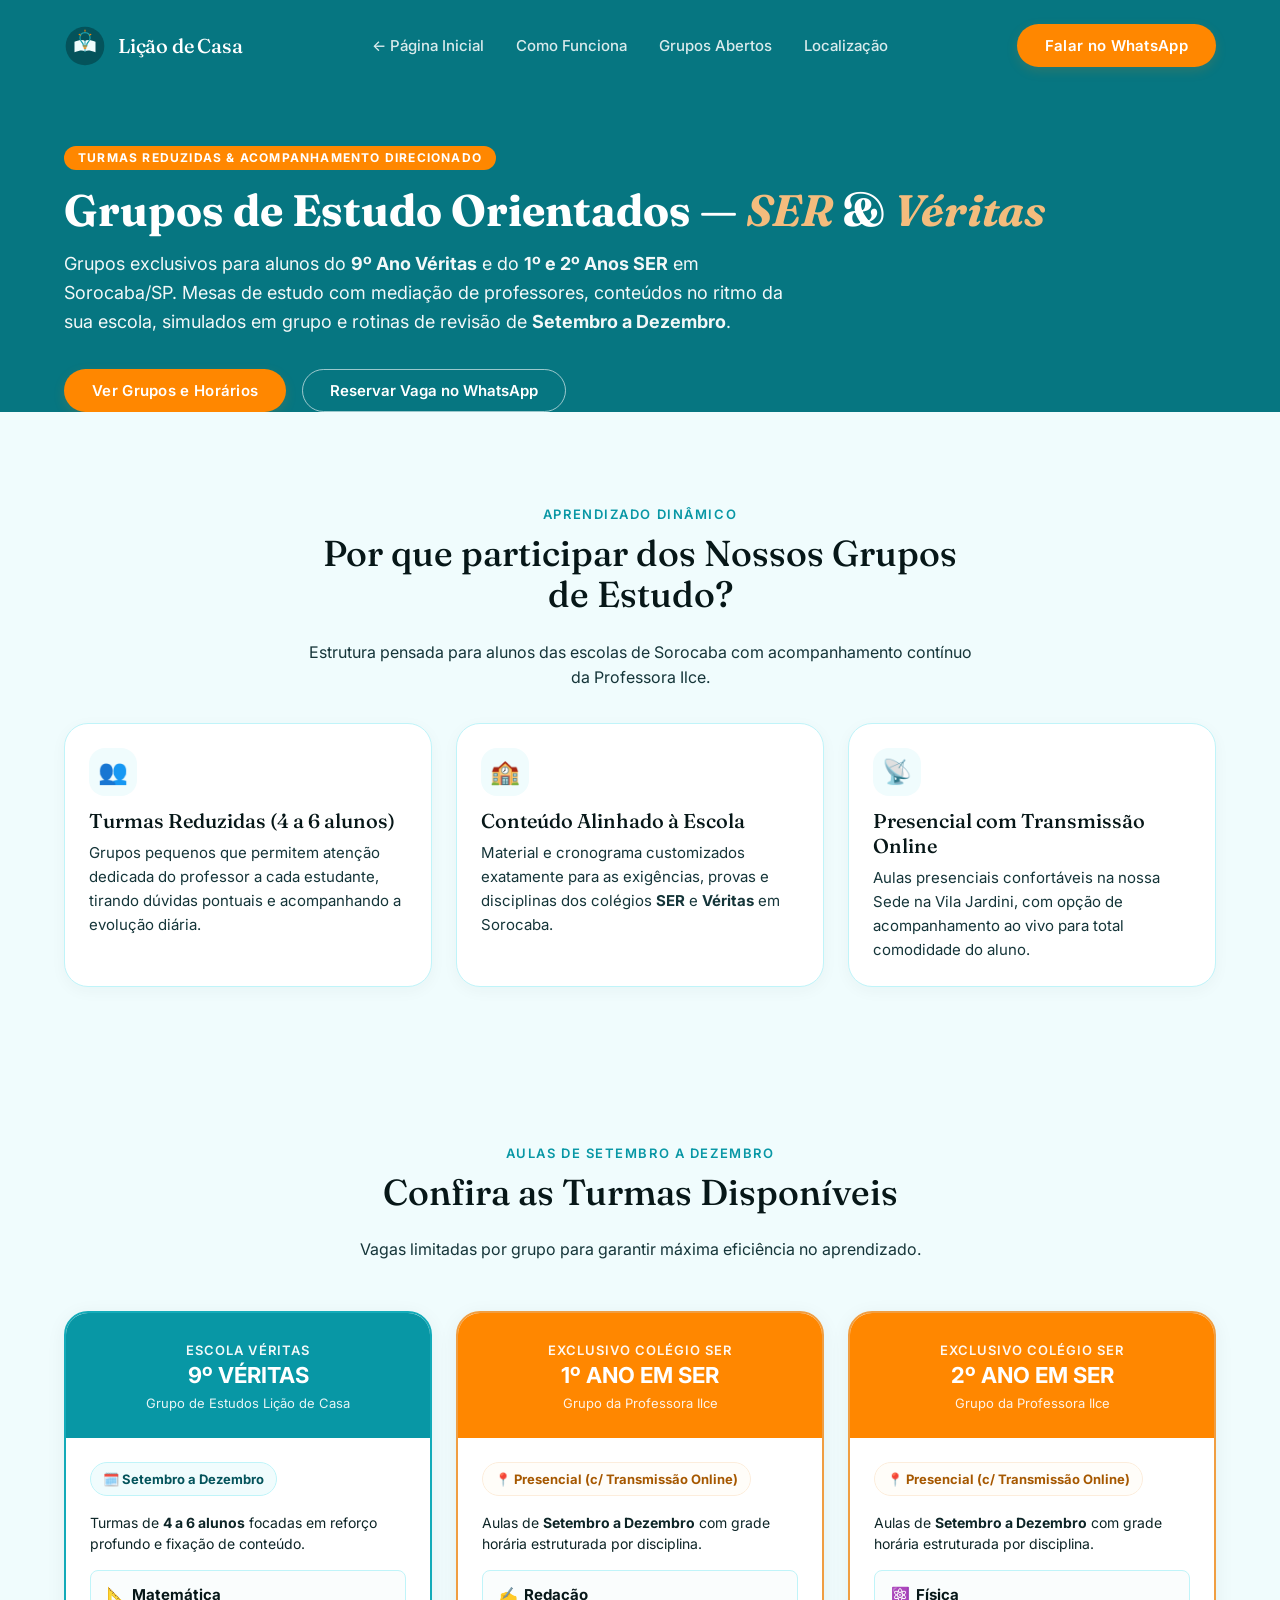
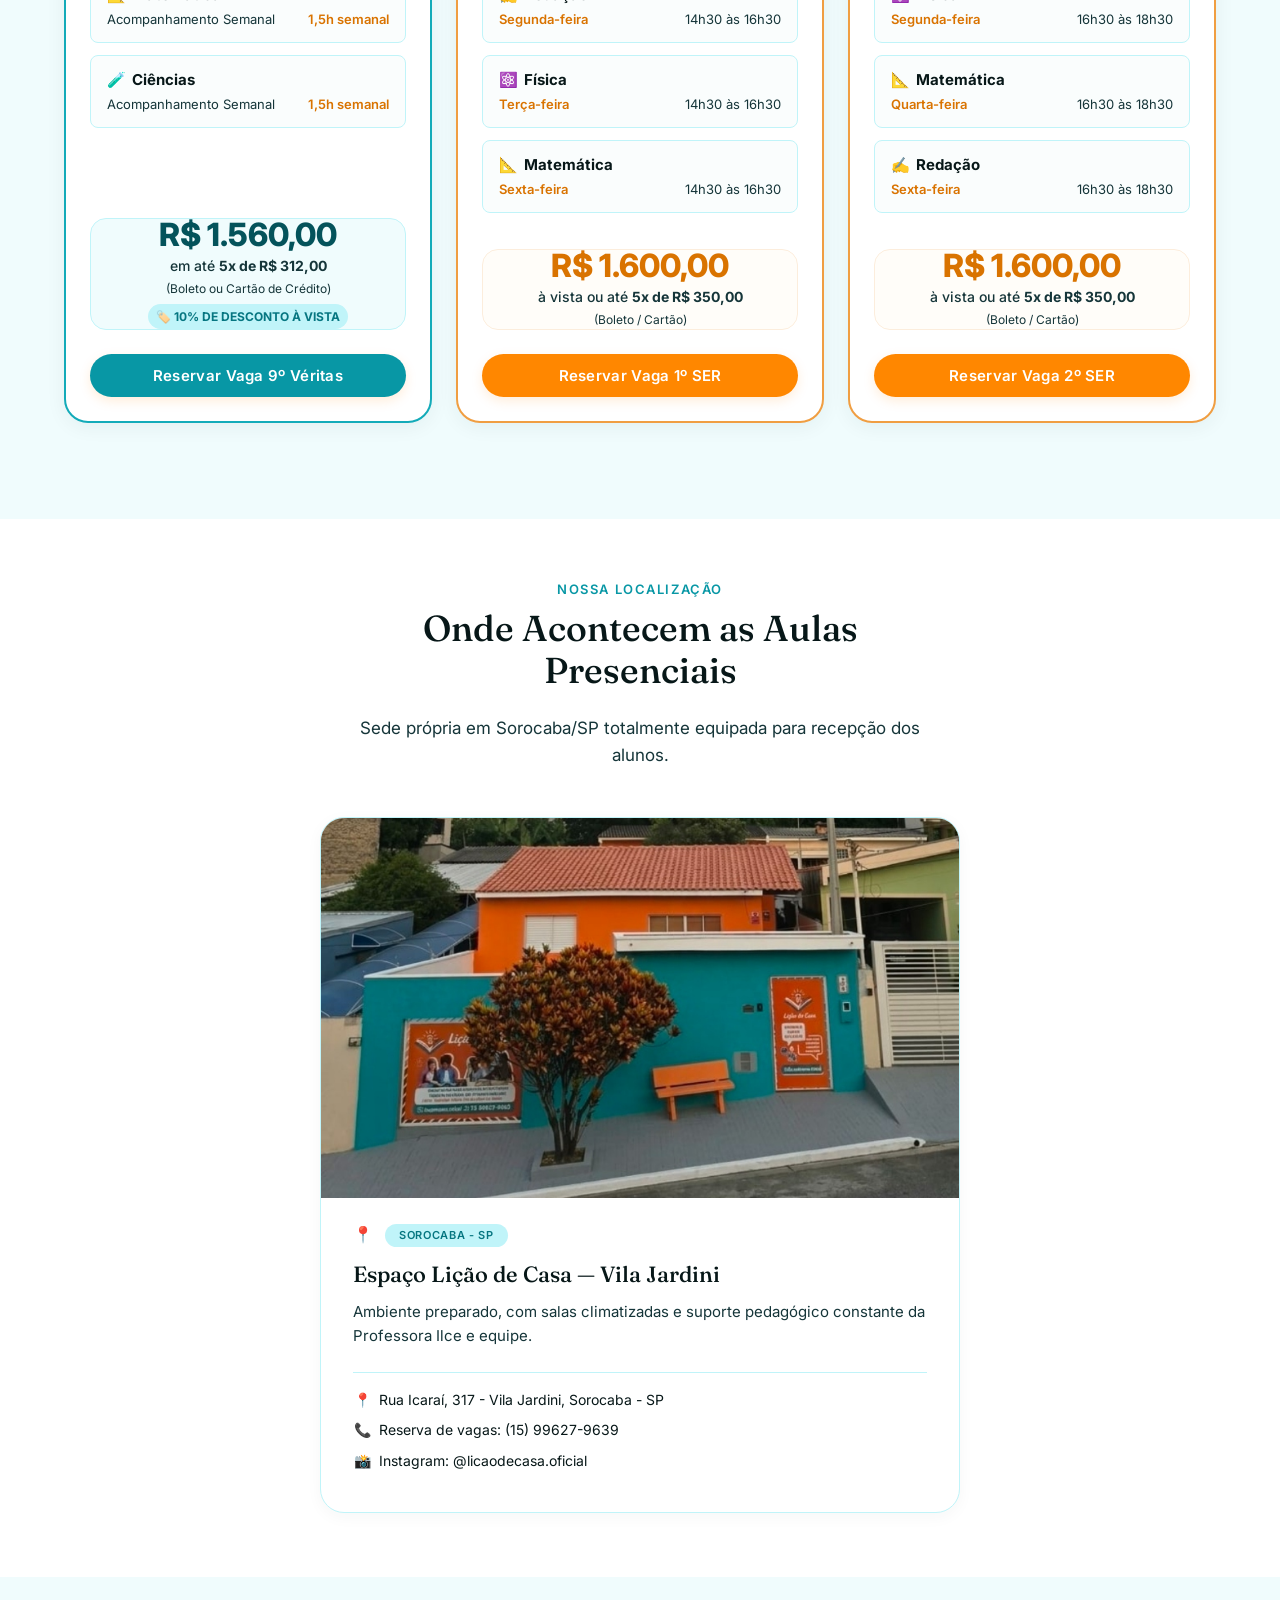
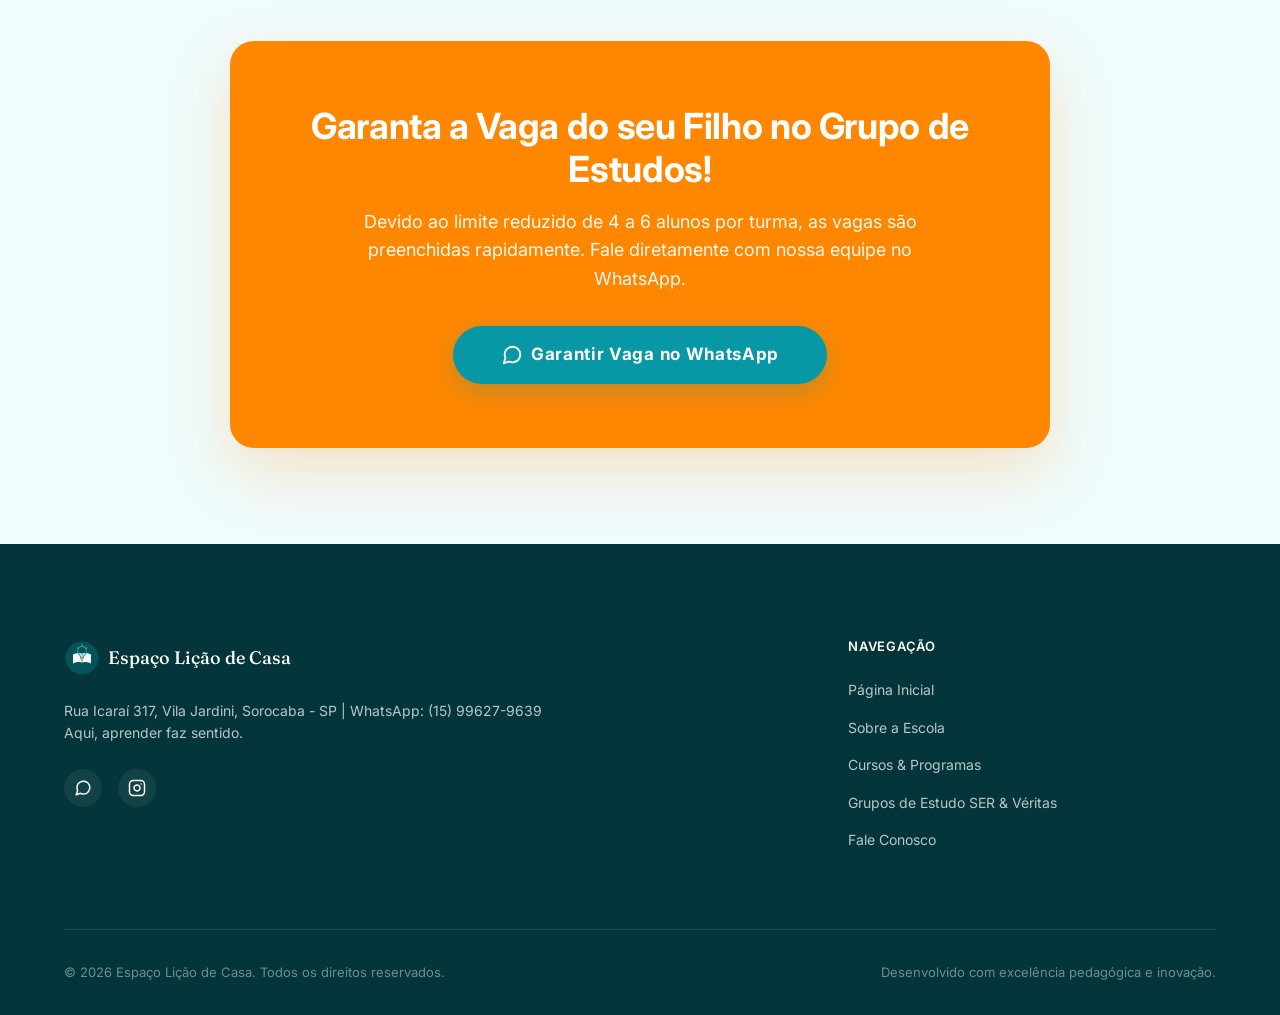
==== grupos-de-estudo.html @ 137998cf "feat: update study groups card to link to dedicated page" ====
<!DOCTYPE html>
<html lang="pt-BR">
<head>
  <meta charset="UTF-8">
  <meta name="viewport" content="width=device-width, initial-scale=1.0">
  <title>Grupos de Estudo Orientados (SER & Véritas) — Espaço Lição de Casa</title>
  <meta name="description" content="Grupos de estudos orientados pela Professora Ilce em turmas reduzidas para alunos do Colégio SER e Colégio Véritas em Sorocaba/SP. Reforço e acompanhamento em Matemática, Física, Ciências e Redação.">
  
  <!-- Open Graph -->
  <meta property="og:type" content="website">
  <meta property="og:title" content="Grupos de Estudo Orientados (SER & Véritas) — Espaço Lição de Casa">
  <meta property="og:description" content="Grupos de estudo em turmas reduzidas de 4 a 6 alunos para 9º Véritas, 1º e 2º Ano SER em Sorocaba. Aulas de Setembro a Dezembro.">
  <meta property="og:image" content="assets/hero_collage_2.png">

  <!-- Favicon -->
  <link rel="icon" type="image/svg+xml" href="assets/logo.svg">

  <!-- Google Fonts -->
  <link rel="preconnect" href="https://fonts.googleapis.com">
  <link rel="preconnect" href="https://fonts.gstatic.com" crossorigin>
  <link href="https://fonts.googleapis.com/css2?family=Fraunces:ital,opsz,wght@0,9..144,300;0,9..144,400;0,9..144,500;0,9..144,700;1,9..144,300;1,9..144,400&family=Inter:wght@400;500;600;700&display=swap" rel="stylesheet">

  <!-- Estilos -->
  <link rel="stylesheet" href="style.css">
  <style>
    /* Estilos específicos da página de Grupos de Estudo */
    .grupos-hero {
      background-color: var(--teal-700);
      color: var(--white);
      padding-top: calc(80px + var(--space-16));
      padding-bottom: var(--space-20);
      position: relative;
    }
    .grupos-hero__badge {
      display: inline-block;
      background-color: var(--orange-500);
      color: var(--white);
      font: 700 12px/1 var(--font-label);
      text-transform: uppercase;
      letter-spacing: 0.1em;
      padding: 6px 14px;
      border-radius: var(--radius-pill);
      margin-bottom: var(--space-4);
    }
    .grupos-hero__title {
      font: 700 44px/1.1 var(--font-display);
      margin-bottom: var(--space-4);
    }
    .grupos-hero__title em {
      font-style: italic;
      color: var(--orange-300);
    }
    .grupos-hero__subtitle {
      font-size: 18px;
      opacity: 0.95;
      max-width: 720px;
      line-height: 1.6;
      margin-bottom: var(--space-8);
    }

    /* Grid dos Grupos de Estudo */
    .grupos-grid {
      display: grid;
      grid-template-columns: repeat(3, 1fr);
      gap: var(--space-6);
      margin-top: var(--space-8);
    }

    .grupo-card {
      background: var(--white);
      border-radius: var(--radius-lg);
      border: 2px solid var(--teal-100);
      overflow: hidden;
      box-shadow: 0 4px 20px rgba(3, 53, 58, 0.06);
      display: flex;
      flex-direction: column;
      transition: transform 300ms var(--ease-out-expo), box-shadow 300ms ease;
      position: relative;
    }
    .grupo-card:hover {
      transform: translateY(-6px);
      box-shadow: 0 16px 36px rgba(3, 53, 58, 0.12);
    }
    .grupo-card--ser {
      border-color: var(--orange-400);
    }
    .grupo-card--veritas {
      border-color: var(--teal-500);
    }

    .grupo-card__header {
      padding: var(--space-6);
      color: var(--white);
      text-align: center;
    }
    .grupo-card__header--ser {
      background-color: var(--orange-500);
    }
    .grupo-card__header--veritas {
      background-color: var(--teal-600);
    }
    .grupo-card__header h3 {
      font: 700 22px/1.2 var(--font-body);
      margin-bottom: 4px;
    }
    .grupo-card__header span {
      font-size: 13px;
      text-transform: uppercase;
      letter-spacing: 0.08em;
      opacity: 0.95;
      font-weight: 600;
    }

    .grupo-card__body {
      padding: var(--space-6);
      display: flex;
      flex-direction: column;
      flex-grow: 1;
    }

    .grupo-card__period {
      display: inline-flex;
      align-items: center;
      gap: 6px;
      background: var(--teal-50);
      color: var(--teal-800);
      font-size: 13px;
      font-weight: 700;
      padding: 6px 12px;
      border-radius: var(--radius-pill);
      margin-bottom: var(--space-4);
      align-self: flex-start;
      border: 1px solid var(--teal-100);
    }

    .schedule-list {
      list-style: none;
      margin-bottom: var(--space-6);
    }
    .schedule-item {
      background: #FAFDFD;
      border: 1px solid var(--teal-100);
      border-radius: var(--radius-sm);
      padding: var(--space-3) var(--space-4);
      margin-bottom: var(--space-3);
    }
    .schedule-item__materia {
      font-weight: 700;
      color: var(--ink-900);
      font-size: 15px;
      display: flex;
      align-items: center;
      gap: 6px;
    }
    .schedule-item__horario {
      font-size: 13px;
      color: var(--ink-500);
      margin-top: 2px;
      display: flex;
      justify-content: space-between;
    }
    .schedule-item__dia {
      font-weight: 600;
      color: var(--orange-600);
    }

    .grupo-card__price-box {
      background: var(--teal-50);
      border-radius: var(--radius-md);
      padding: var(--space-5);
      text-align: center;
      margin-top: auto;
      margin-bottom: var(--space-6);
      border: 1px solid var(--teal-100);
    }
    .grupo-card--ser .grupo-card__price-box {
      background: #FFFDF9;
      border-color: var(--orange-200);
    }
    .grupo-card__price-val {
      font: 800 32px/1 var(--font-body);
      color: var(--teal-800);
      margin-bottom: 4px;
    }
    .grupo-card--ser .grupo-card__price-val {
      color: var(--orange-600);
    }
    .grupo-card__price-sub {
      font-size: 14px;
      color: var(--ink-500);
      font-weight: 500;
    }
    .grupo-card__discount {
      display: inline-block;
      margin-top: 6px;
      font-size: 12px;
      font-weight: 700;
      color: var(--teal-700);
      background: var(--teal-100);
      padding: 3px 8px;
      border-radius: var(--radius-pill);
    }

    .grupo-card__btn {
      width: 100%;
      text-align: center;
      justify-content: center;
    }

    .highlights-grid {
      display: grid;
      grid-template-columns: repeat(3, 1fr);
      gap: var(--space-6);
      margin-top: var(--space-8);
    }

    @media (max-width: 1024px) {
      .grupos-grid {
        grid-template-columns: 1fr;
        max-width: 540px;
        margin-left: auto;
        margin-right: auto;
      }
      .highlights-grid {
        grid-template-columns: 1fr;
      }
    }

    @media (max-width: 768px) {
      .grupos-hero__title {
        font-size: 32px;
      }
    }
  </style>
</head>
<body>

  <!-- ==========================================================================
     HEADER / NAVEGAÇÃO
     ========================================================================== -->
  <header class="header is-scrolled" id="navbar">
    <div class="header__container">
      <a href="index.html" class="header__logo">
        <img src="assets/logo.svg" alt="Logo Espaço Lição de Casa" class="header__logo-img">
        <span class="header__logo-text">Lição de Casa</span>
      </a>

      <nav class="header__nav" id="nav-menu">
        <ul class="header__nav-list">
          <li><a href="index.html#inicio" class="nav-link">← Página Inicial</a></li>
          <li><a href="#diferenciais" class="nav-link">Como Funciona</a></li>
          <li><a href="#turmas" class="nav-link">Grupos Abertos</a></li>
          <li><a href="#unidades" class="nav-link">Localização</a></li>
        </ul>
        <div class="header__cta-mobile">
          <a href="https://wa.me/5515996279639?text=Olá!%20Gostaria%20de%20mais%20informações%20sobre%20os%20Grupos%20de%20Estudo%20(SER%20e%20Véritas)." target="_blank" rel="noopener noreferrer" class="btn-primary">
            Falar no WhatsApp
          </a>
        </div>
      </nav>

      <div class="header__actions">
        <a href="https://wa.me/5515996279639?text=Olá!%20Gostaria%20de%20mais%20informações%20sobre%20os%20Grupos%20de%20Estudo%20(SER%20e%20Véritas)." target="_blank" rel="noopener noreferrer" class="btn-primary header__cta">
          Falar no WhatsApp
        </a>
        <button class="header__toggle" id="menu-toggle" aria-label="Abrir menu de navegação" aria-expanded="false">
          <span class="bar"></span>
          <span class="bar"></span>
          <span class="bar"></span>
        </button>
      </div>
    </div>
  </header>

  <main>
    <!-- HERO GRUPOS DE ESTUDO -->
    <section class="grupos-hero" id="inicio">
      <div class="container">
        <span class="grupos-hero__badge">TURMAS REDUZIDAS & ACOMPANHAMENTO DIRECIONADO</span>
        <h1 class="grupos-hero__title">Grupos de Estudo Orientados — <em>SER</em> & <em>Véritas</em></h1>
        <p class="grupos-hero__subtitle">
          Grupos exclusivos para alunos do <strong>9º Ano Véritas</strong> e do <strong>1º e 2º Anos SER</strong> em Sorocaba/SP. Mesas de estudo com mediação de professores, conteúdos no ritmo da sua escola, simulados em grupo e rotinas de revisão de <strong>Setembro a Dezembro</strong>.
        </p>
        <div style="display: flex; gap: var(--space-4); flex-wrap: wrap;">
          <a href="#turmas" class="btn-primary">Ver Grupos e Horários</a>
          <a href="https://wa.me/5515996279639?text=Olá!%20Gostaria%20de%20reservar%20uma%20vaga%20nos%20Grupos%20de%20Estudo." target="_blank" rel="noopener noreferrer" class="btn-secondary">
            Reservar Vaga no WhatsApp
          </a>
        </div>
      </div>
    </section>

    <!-- DIFERENCIAIS DOS GRUPOS -->
    <section class="sobre reveal" id="diferenciais">
      <div class="container">
        <div class="servicos__header" style="margin-bottom: var(--space-8);">
          <span class="section-eyebrow">Aprendizado Dinâmico</span>
          <h2 class="section-title">Por que participar dos Nossos Grupos de Estudo?</h2>
          <p style="color: var(--ink-500); font-size: 16px;">Estrutura pensada para alunos das escolas de Sorocaba com acompanhamento contínuo da Professora Ilce.</p>
        </div>

        <div class="highlights-grid">
          <article class="card card--val-prop">
            <div class="card__icon-wrapper">
              <span style="font-size: 24px;">👥</span>
            </div>
            <h3 class="card__title">Turmas Reduzidas (4 a 6 alunos)</h3>
            <p class="card__desc">Grupos pequenos que permitem atenção dedicada do professor a cada estudante, tirando dúvidas pontuais e acompanhando a evolução diária.</p>
          </article>

          <article class="card card--val-prop">
            <div class="card__icon-wrapper">
              <span style="font-size: 24px;">🏫</span>
            </div>
            <h3 class="card__title">Conteúdo Alinhado à Escola</h3>
            <p class="card__desc">Material e cronograma customizados exatamente para as exigências, provas e disciplinas dos colégios <strong>SER</strong> e <strong>Véritas</strong> em Sorocaba.</p>
          </article>

          <article class="card card--val-prop">
            <div class="card__icon-wrapper">
              <span style="font-size: 24px;">📡</span>
            </div>
            <h3 class="card__title">Presencial com Transmissão Online</h3>
            <p class="card__desc">Aulas presenciais confortáveis na nossa Sede na Vila Jardini, com opção de acompanhamento ao vivo para total comodidade do aluno.</p>
          </article>
        </div>
      </div>
    </section>

    <!-- GRUPOS DE ESTUDO ABERTOS -->
    <section class="servicos reveal" id="turmas" style="background-color: var(--teal-50); padding-top: var(--space-16); padding-bottom: var(--space-24);">
      <div class="container">
        <div class="servicos__header">
          <span class="section-eyebrow">Aulas de Setembro a Dezembro</span>
          <h2 class="section-title">Confira as Turmas Disponíveis</h2>
          <p style="color: var(--ink-500); font-size: 16px;">Vagas limitadas por grupo para garantir máxima eficiência no aprendizado.</p>
        </div>

        <div class="grupos-grid">
          
          <!-- Card 1: 9º Ano Véritas -->
          <article class="grupo-card grupo-card--veritas">
            <div class="grupo-card__header grupo-card__header--veritas">
              <span>Escola Véritas</span>
              <h3>9º VÉRITAS</h3>
              <p style="font-size: 13px; opacity: 0.9; margin-top: 4px;">Grupo de Estudos Lição de Casa</p>
            </div>
            <div class="grupo-card__body">
              <div class="grupo-card__period">
                <span>🗓️ Setembro a Dezembro</span>
              </div>

              <p style="font-size: 14px; color: var(--ink-700); margin-bottom: var(--space-4); line-height: 1.5;">
                Turmas de <strong>4 a 6 alunos</strong> focadas em reforço profundo e fixação de conteúdo.
              </p>

              <ul class="schedule-list">
                <li class="schedule-item">
                  <div class="schedule-item__materia">
                    <span>📐</span> Matemática
                  </div>
                  <div class="schedule-item__horario">
                    <span>Acompanhamento Semanal</span>
                    <span class="schedule-item__dia">1,5h semanal</span>
                  </div>
                </li>
                <li class="schedule-item">
                  <div class="schedule-item__materia">
                    <span>🧪</span> Ciências
                  </div>
                  <div class="schedule-item__horario">
                    <span>Acompanhamento Semanal</span>
                    <span class="schedule-item__dia">1,5h semanal</span>
                  </div>
                </li>
              </ul>

              <div class="grupo-card__price-box">
                <div class="grupo-card__price-val">R$ 1.560,00</div>
                <div class="grupo-card__price-sub">em até <strong>5x de R$ 312,00</strong></div>
                <div style="font-size: 12px; color: var(--ink-500); margin-top: 2px;">(Boleto ou Cartão de Crédito)</div>
                <span class="grupo-card__discount">🏷️ 10% DE DESCONTO À VISTA</span>
              </div>

              <a href="https://wa.me/5515996279639?text=Olá!%20Quero%20reservar%20uma%20vaga%20no%20Grupo%20de%20Estudos%20do%209º%20Véritas." target="_blank" rel="noopener noreferrer" class="btn-primary grupo-card__btn" style="background-color: var(--teal-600);">
                Reservar Vaga 9º Véritas
              </a>
            </div>
          </article>

          <!-- Card 2: 1º Ano SER -->
          <article class="grupo-card grupo-card--ser">
            <div class="grupo-card__header grupo-card__header--ser">
              <span>Exclusivo Colégio SER</span>
              <h3>1º ANO EM SER</h3>
              <p style="font-size: 13px; opacity: 0.9; margin-top: 4px;">Grupo da Professora Ilce</p>
            </div>
            <div class="grupo-card__body">
              <div class="grupo-card__period" style="background: #FFFDF9; border-color: var(--orange-200); color: var(--orange-700);">
                <span>📍 Presencial (c/ Transmissão Online)</span>
              </div>

              <p style="font-size: 14px; color: var(--ink-700); margin-bottom: var(--space-4); line-height: 1.5;">
                Aulas de <strong>Setembro a Dezembro</strong> com grade horária estruturada por disciplina.
              </p>

              <ul class="schedule-list">
                <li class="schedule-item">
                  <div class="schedule-item__materia">
                    <span>✍️</span> Redação
                  </div>
                  <div class="schedule-item__horario">
                    <span class="schedule-item__dia">Segunda-feira</span>
                    <span>14h30 às 16h30</span>
                  </div>
                </li>
                <li class="schedule-item">
                  <div class="schedule-item__materia">
                    <span>⚛️</span> Física
                  </div>
                  <div class="schedule-item__horario">
                    <span class="schedule-item__dia">Terça-feira</span>
                    <span>14h30 às 16h30</span>
                  </div>
                </li>
                <li class="schedule-item">
                  <div class="schedule-item__materia">
                    <span>📐</span> Matemática
                  </div>
                  <div class="schedule-item__horario">
                    <span class="schedule-item__dia">Sexta-feira</span>
                    <span>14h30 às 16h30</span>
                  </div>
                </li>
              </ul>

              <div class="grupo-card__price-box">
                <div class="grupo-card__price-val">R$ 1.600,00</div>
                <div class="grupo-card__price-sub">à vista ou até <strong>5x de R$ 350,00</strong></div>
                <div style="font-size: 12px; color: var(--ink-500); margin-top: 2px;">(Boleto / Cartão)</div>
              </div>

              <a href="https://wa.me/5515996279639?text=Olá!%20Quero%20reservar%20uma%20vaga%20no%20Grupo%20de%20Estudos%20do%201º%20Ano%20SER." target="_blank" rel="noopener noreferrer" class="btn-primary grupo-card__btn" style="background-color: var(--orange-500);">
                Reservar Vaga 1º SER
              </a>
            </div>
          </article>

          <!-- Card 3: 2º Ano SER -->
          <article class="grupo-card grupo-card--ser">
            <div class="grupo-card__header grupo-card__header--ser">
              <span>Exclusivo Colégio SER</span>
              <h3>2º ANO EM SER</h3>
              <p style="font-size: 13px; opacity: 0.9; margin-top: 4px;">Grupo da Professora Ilce</p>
            </div>
            <div class="grupo-card__body">
              <div class="grupo-card__period" style="background: #FFFDF9; border-color: var(--orange-200); color: var(--orange-700);">
                <span>📍 Presencial (c/ Transmissão Online)</span>
              </div>

              <p style="font-size: 14px; color: var(--ink-700); margin-bottom: var(--space-4); line-height: 1.5;">
                Aulas de <strong>Setembro a Dezembro</strong> com grade horária estruturada por disciplina.
              </p>

              <ul class="schedule-list">
                <li class="schedule-item">
                  <div class="schedule-item__materia">
                    <span>⚛️</span> Física
                  </div>
                  <div class="schedule-item__horario">
                    <span class="schedule-item__dia">Segunda-feira</span>
                    <span>16h30 às 18h30</span>
                  </div>
                </li>
                <li class="schedule-item">
                  <div class="schedule-item__materia">
                    <span>📐</span> Matemática
                  </div>
                  <div class="schedule-item__horario">
                    <span class="schedule-item__dia">Quarta-feira</span>
                    <span>16h30 às 18h30</span>
                  </div>
                </li>
                <li class="schedule-item">
                  <div class="schedule-item__materia">
                    <span>✍️</span> Redação
                  </div>
                  <div class="schedule-item__horario">
                    <span class="schedule-item__dia">Sexta-feira</span>
                    <span>16h30 às 18h30</span>
                  </div>
                </li>
              </ul>

              <div class="grupo-card__price-box">
                <div class="grupo-card__price-val">R$ 1.600,00</div>
                <div class="grupo-card__price-sub">à vista ou até <strong>5x de R$ 350,00</strong></div>
                <div style="font-size: 12px; color: var(--ink-500); margin-top: 2px;">(Boleto / Cartão)</div>
              </div>

              <a href="https://wa.me/5515996279639?text=Olá!%20Quero%20reservar%20uma%20vaga%20no%20Grupo%20de%20Estudos%20do%202º%20Ano%20SER." target="_blank" rel="noopener noreferrer" class="btn-primary grupo-card__btn" style="background-color: var(--orange-500);">
                Reservar Vaga 2º SER
              </a>
            </div>
          </article>

        </div>
      </div>
    </section>

    <!-- LOCALIZAÇÃO & SEDE -->
    <section class="unidades reveal" id="unidades">
      <div class="container">
        <div class="unidades__header">
          <span class="section-eyebrow">Nossa Localização</span>
          <h2 class="section-title">Onde Acontecem as Aulas Presenciais</h2>
          <p class="unidades__subtitle">Sede própria em Sorocaba/SP totalmente equipada para recepção dos alunos.</p>
        </div>

        <div class="unidades__grid" style="display: flex; justify-content: center;">
          <article class="card card--unidade card--unidade-com-foto" style="max-width: 640px; width: 100%;">
            <img src="assets/fachada.jpg" alt="Fachada do Espaço Lição de Casa" class="card__unidade-img">
            <div class="card__unidade-body">
              <div class="card__unidade-header">
                <span class="card__unidade-flag">📍</span>
                <span class="badge">Sorocaba - SP</span>
              </div>
              <h3 class="card__unidade-title">Espaço Lição de Casa — Vila Jardini</h3>
              <p class="card__unidade-desc">Ambiente preparado, com salas climatizadas e suporte pedagógico constante da Professora Ilce e equipe.</p>
              
              <div class="card__unidade-detalhes">
                <p>
                  <span class="detail-icon">📍</span>
                  <span class="detail-text">Rua Icaraí, 317 - Vila Jardini, Sorocaba - SP</span>
                </p>
                <p>
                  <span class="detail-icon">📞</span>
                  <span class="detail-text">Reserva de vagas: (15) 99627-9639</span>
                </p>
                <p>
                  <span class="detail-icon">📸</span>
                  <span class="detail-text">Instagram: @licaodecasa.oficial</span>
                </p>
              </div>
            </div>
          </article>
        </div>
      </div>
    </section>

    <!-- BANNER CTA FINAL -->
    <section class="contato reveal" id="contato">
      <div class="container">
        <div class="cta-box">
          <h2 class="cta-box__title">Garanta a Vaga do seu Filho no Grupo de Estudos!</h2>
          <p class="cta-box__desc">Devido ao limite reduzido de 4 a 6 alunos por turma, as vagas são preenchidas rapidamente. Fale diretamente com nossa equipe no WhatsApp.</p>
          <div class="cta-box__ctas">
            <a href="https://wa.me/5515996279639?text=Olá!%20Quero%20garantir%20uma%20vaga%20nos%20Grupos%20de%20Estudo%20(SER%20/%20Véritas)." target="_blank" rel="noopener noreferrer" class="btn-checkout">
              <svg width="22" height="22" viewBox="0 0 24 24" fill="none" stroke="currentColor" stroke-width="2" stroke-linecap="round" stroke-linejoin="round" style="margin-right: 8px;">
                <path d="M21 11.5a8.38 8.38 0 0 1-.9 3.8 8.5 8.5 0 0 1-7.6 4.7 8.38 8.38 0 0 1-3.8-.9L3 21l1.9-5.7a8.38 8.38 0 0 1-.9-3.8 8.5 8.5 0 0 1 4.7-7.6 8.38 8.38 0 0 1 3.8-.9h.5a8.48 8.48 0 0 1 8 8v.5z"/>
              </svg>
              Garantir Vaga no WhatsApp
            </a>
          </div>
        </div>
      </div>
    </section>
  </main>

  <!-- ==========================================================================
     FOOTER
     ========================================================================== -->
  <footer class="footer">
    <div class="container">
      <div class="footer__grid">
        <div>
          <div class="footer__logo">
            <img src="assets/logo.svg" alt="Logo Espaço Lição de Casa">
            <span>Espaço Lição de Casa</span>
          </div>
          <p class="footer__desc">Rua Icaraí 317, Vila Jardini, Sorocaba - SP | WhatsApp: (15) 99627-9639<br>Aqui, aprender faz sentido.</p>
          <div class="footer__socials">
            <a href="https://wa.me/5515996279639" target="_blank" rel="noopener noreferrer" aria-label="WhatsApp">
              <svg width="18" height="18" viewBox="0 0 24 24" fill="none" stroke="currentColor" stroke-width="2" stroke-linecap="round" stroke-linejoin="round"><path d="M21 11.5a8.38 8.38 0 0 1-.9 3.8 8.5 8.5 0 0 1-7.6 4.7 8.38 8.38 0 0 1-3.8-.9L3 21l1.9-5.7a8.38 8.38 0 0 1-.9-3.8 8.5 8.5 0 0 1 4.7-7.6 8.38 8.38 0 0 1 3.8-.9h.5a8.48 8.48 0 0 1 8 8v.5z"/></svg>
            </a>
            <a href="https://instagram.com/licaodecasa.oficial" target="_blank" rel="noopener noreferrer" aria-label="Instagram">
              <svg width="18" height="18" viewBox="0 0 24 24" fill="none" stroke="currentColor" stroke-width="2" stroke-linecap="round" stroke-linejoin="round"><rect x="2" y="2" width="20" height="20" rx="5" ry="5"/><path d="M16 11.37A4 4 0 1 1 12.63 8 4 4 0 0 1 16 11.37z"/><line x1="17.5" y1="6.5" x2="17.51" y2="6.5"/></svg>
            </a>
          </div>
        </div>

        <div>
          <h4>Navegação</h4>
          <ul class="footer__links">
            <li><a href="index.html#inicio">Página Inicial</a></li>
            <li><a href="index.html#sobre">Sobre a Escola</a></li>
            <li><a href="index.html#servicos">Cursos & Programas</a></li>
            <li><a href="#turmas">Grupos de Estudo SER & Véritas</a></li>
            <li><a href="index.html#contato">Fale Conosco</a></li>
          </ul>
        </div>
      </div>

      <div class="footer__bottom">
        <p>&copy; 2026 Espaço Lição de Casa. Todos os direitos reservados.</p>
        <p>Desenvolvido com excelência pedagógica e inovação.</p>
      </div>
    </div>
  </footer>

  <script src="script.js"></script>
</body>
</html>
---- style.css ----
/* ==========================================================================
   DESIGN SYSTEM & VARIABLES
   ========================================================================== */
:root {
  /* Teal — Cor primária da marca */
  --teal-900: #03353A;
  --teal-800: #04535B;
  --teal-700: #067681;
  --teal-600: #0897A5;   /* base institucional / header / hero */
  --teal-500: #13ABB9;
  --teal-400: #17D2E4;
  --teal-300: #43DDEC;
  --teal-200: #82E8F2;
  --teal-100: #C0F4F9;
  --teal-50:  #F0FCFD;

  /* Orange — Cor de CTA (uso restrito, em ações principais) */
  --orange-700: #A65800;
  --orange-600: #D97300;
  --orange-500: #FF8700;  /* botão primário */
  --orange-400: #F09E42;
  --orange-300: #F4BC7D;
  --orange-200: #FCEDDC;

  /* Neutros */
  --ink-900: #071718;
  --ink-700: #0D2527;     /* cor de texto padrão do corpo */
  --ink-500: #153539;
  --white:   #FFFFFF;

  /* Tipografia */
  --font-display: 'Fraunces', Georgia, serif;
  --font-body:    'Inter', -apple-system, sans-serif;
  --font-label:   'Inter', sans-serif;

  /* Grid & Layout */
  --container-max: 1200px;
  --radius-sm: 8px;
  --radius-md: 16px;
  --radius-lg: 24px;
  --radius-pill: 999px;

  /* Easing */
  --ease-out-expo: cubic-bezier(0.16, 1, 0.3, 1);
  --ease-soft: cubic-bezier(0.4, 0, 0.2, 1);

  /* Espaçamento (Escala 8pt) */
  --space-1: 4px;
  --space-2: 8px;
  --space-3: 12px;
  --space-4: 16px;
  --space-6: 24px;
  --space-8: 32px;
  --space-12: 48px;
  --space-16: 64px;
  --space-24: 96px;
  --space-32: 128px;
}

/* ==========================================================================
   RESET & BASE STYLES
   ========================================================================== */
*, *::before, *::after {
  box-sizing: border-box;
  margin: 0;
  padding: 0;
}

html {
  scroll-behavior: smooth;
  scroll-padding-top: 80px;
}

body {
  font-family: var(--font-body);
  font-size: 16px;
  line-height: 1.6;
  color: var(--ink-700);
  background-color: var(--white);
  overflow-x: hidden;
  -webkit-font-smoothing: antialiased;
}

img {
  max-width: 100%;
  height: auto;
  display: block;
}

a {
  color: inherit;
  text-decoration: none;
}

button, input, select, textarea {
  font-family: inherit;
}

/* Container */
.container {
  max-width: var(--container-max);
  margin: 0 auto;
  padding-left: var(--space-6);
  padding-right: var(--space-6);
}

/* Layout Comum de Seções */
section {
  padding-top: var(--space-16);
  padding-bottom: var(--space-16);
}

/* Tipografia de Cabeçalho de Seção */
.section-eyebrow {
  display: block;
  font: 600 13px/1 var(--font-label);
  text-transform: uppercase;
  letter-spacing: 0.12em;
  color: var(--teal-600);
  margin-bottom: var(--space-3);
}

.section-title {
  font: 500 36px/1.15 var(--font-display);
  color: var(--ink-900);
  margin-bottom: var(--space-6);
}

/* ==========================================================================
   BOTÕES (CTAS)
   ========================================================================== */
.btn-primary {
  display: inline-flex;
  align-items: center;
  justify-content: center;
  gap: var(--space-2);
  padding: 14px 28px;
  border-radius: var(--radius-pill);
  background-color: var(--orange-500);
  color: var(--white);
  font: 600 15px/1 var(--font-body);
  letter-spacing: 0.02em;
  border: none;
  cursor: pointer;
  box-shadow: 0 4px 12px rgba(255, 135, 0, 0.15);
  transition: background-color 180ms ease, transform 180ms var(--ease-out-expo), box-shadow 180ms ease;
}

.btn-primary:hover {
  background-color: var(--orange-600);
  transform: translateY(-2px) scale(1.02);
  box-shadow: 0 8px 24px rgba(255, 135, 0, 0.35);
}

.btn-primary:active {
  transform: translateY(0) scale(0.98);
}

.btn-primary:focus-visible {
  outline: 3px solid var(--orange-200);
  outline-offset: 2px;
}

.btn-primary--accent {
  background-color: var(--white);
  color: var(--teal-900);
  box-shadow: 0 4px 12px rgba(0, 0, 0, 0.08);
}

.btn-primary--accent:hover {
  background-color: var(--teal-50);
  color: var(--teal-900);
  box-shadow: 0 8px 24px rgba(0, 0, 0, 0.12);
  transform: translateY(-2px) scale(1.02);
}

.btn-secondary {
  display: inline-flex;
  align-items: center;
  justify-content: center;
  gap: var(--space-2);
  padding: 13px 27px;
  border-radius: var(--radius-pill);
  background-color: transparent;
  border: 1.5px solid rgba(255, 255, 255, 0.6);
  color: var(--white);
  font: 600 15px/1 var(--font-body);
  cursor: pointer;
  transition: background-color 180ms ease, border-color 180ms ease, transform 180ms var(--ease-out-expo);
}

.btn-secondary:hover {
  background-color: rgba(255, 255, 255, 0.12);
  border-color: var(--white);
  transform: translateY(-2px);
}

.btn-secondary:active {
  transform: translateY(0);
}

.btn-text {
  display: inline-flex;
  align-items: center;
  gap: var(--space-2);
  color: var(--teal-700);
  font-weight: 600;
  font-size: 15px;
  transition: color 180ms ease;
}

.btn-text svg {
  transition: transform 180ms var(--ease-out-expo);
}

.btn-text:hover {
  color: var(--teal-500);
}

.btn-text:hover svg {
  transform: translateX(4px);
}

.btn-checkout {
  display: inline-flex;
  align-items: center;
  justify-content: center;
  padding: 18px 48px;
  border-radius: var(--radius-pill);
  background-color: var(--teal-600);
  color: var(--white);
  font: 700 17px/1 var(--font-body);
  letter-spacing: 0.04em;
  border: none;
  cursor: pointer;
  box-shadow: 0 8px 24px rgba(8, 151, 165, 0.25);
  transition: background-color 180ms ease, transform 180ms var(--ease-out-expo), box-shadow 180ms ease;
}

.btn-checkout:hover {
  background-color: var(--teal-700);
  transform: translateY(-3px) scale(1.02);
  box-shadow: 0 16px 40px rgba(8, 151, 165, 0.45);
}

/* ==========================================================================
   CARDS & BADGES
   ========================================================================== */
.card {
  background-color: var(--white);
  border-radius: var(--radius-lg);
  padding: var(--space-8);
  box-shadow: 0 4px 16px rgba(3, 53, 58, 0.04);
  transition: transform 300ms var(--ease-out-expo), box-shadow 300ms ease;
}

.card:hover {
  transform: translateY(-6px);
  box-shadow: 0 16px 40px rgba(3, 53, 58, 0.12);
}

.badge {
  display: inline-flex;
  align-items: center;
  padding: 6px 14px;
  border-radius: var(--radius-pill);
  font: 600 11px/1 var(--font-label);
  text-transform: uppercase;
  letter-spacing: 0.06em;
  background-color: var(--teal-100);
  color: var(--teal-700);
}

.badge--accent {
  background-color: var(--orange-200);
  color: var(--orange-700);
}

/* ==========================================================================
   HEADER / NAVEGAÇÃO
   ========================================================================== */
.header {
  position: fixed;
  top: 0;
  left: 0;
  right: 0;
  background: transparent;
  transition: background-color 320ms ease, backdrop-filter 320ms ease, box-shadow 320ms ease, padding 320ms ease;
  z-index: 1000;
  padding: var(--space-6) 0;
}

.header.is-scrolled {
  background: rgba(6, 118, 129, 0.92);
  backdrop-filter: blur(16px);
  -webkit-backdrop-filter: blur(16px);
  box-shadow: 0 4px 20px rgba(3, 53, 58, 0.12);
  padding: var(--space-3) 0;
}

.header__container {
  max-width: var(--container-max);
  margin: 0 auto;
  padding: 0 var(--space-6);
  display: flex;
  align-items: center;
  justify-content: space-between;
}

.header__logo {
  display: flex;
  align-items: center;
  gap: var(--space-3);
  z-index: 1001;
}

.header__logo-img {
  width: 42px;
  height: 42px;
}

.header__logo-text {
  font: 500 20px var(--font-display);
  color: var(--white);
  letter-spacing: -0.01em;
}

.header__nav-list {
  display: flex;
  list-style: none;
  gap: var(--space-8);
}

.header__nav-list a {
  color: var(--white);
  font: 500 15px/1 var(--font-body);
  opacity: 0.85;
  transition: opacity 200ms ease;
  position: relative;
}

.header__nav-list a::after {
  content: '';
  position: absolute;
  bottom: -6px;
  left: 0;
  width: 0;
  height: 2px;
  background-color: var(--orange-500);
  transition: width 200ms ease;
}

.header__nav-list a:hover {
  opacity: 1;
}

.header__nav-list a:hover::after,
.header__nav-list a.active::after {
  width: 100%;
}

.header__nav-list a.active {
  opacity: 1;
}

.header__cta-mobile {
  display: none;
}

.header__actions {
  display: flex;
  align-items: center;
  gap: var(--space-4);
}

.header__toggle {
  display: none;
  background: none;
  border: none;
  cursor: pointer;
  z-index: 1001;
  padding: 8px;
}

.header__toggle .bar {
  display: block;
  width: 22px;
  height: 2px;
  background-color: var(--white);
  margin: 5px 0;
  transition: transform 300ms ease, opacity 300ms ease;
}

.header__toggle[aria-expanded="true"] .bar:nth-child(1) {
  transform: translateY(7px) rotate(45deg);
}

.header__toggle[aria-expanded="true"] .bar:nth-child(2) {
  opacity: 0;
}

.header__toggle[aria-expanded="true"] .bar:nth-child(3) {
  transform: translateY(-7px) rotate(-45deg);
}

/* ==========================================================================
   HERO INSTITUCIONAL
   ========================================================================== */
.hero {
  background-color: var(--teal-600);
  color: var(--white);
  position: relative;
  padding-top: calc(80px + var(--space-24));
  padding-bottom: var(--space-32);
  z-index: 1;
}

.hero__container {
  display: grid;
  grid-template-columns: 1.1fr 0.9fr;
  align-items: center;
  gap: var(--space-12);
}

.hero__eyebrow {
  display: inline-block;
  font: 600 13px/1 var(--font-label);
  text-transform: uppercase;
  letter-spacing: 0.12em;
  background-color: rgba(255, 255, 255, 0.15);
  color: var(--teal-100);
  padding: 6px 14px;
  border-radius: var(--radius-pill);
  margin-bottom: var(--space-6);
}

.hero__title {
  font: 500 52px/1.08 var(--font-display);
  letter-spacing: -0.02em;
  margin-bottom: var(--space-6);
}

.hero__title em {
  font-style: italic;
  font-weight: 300;
  color: var(--orange-300);
}

.hero__subtitle {
  font-size: 18px;
  line-height: 1.65;
  opacity: 0.92;
  margin-bottom: var(--space-8);
  max-width: 540px;
}

.hero__ctas {
  display: flex;
  align-items: center;
  gap: var(--space-4);
  flex-wrap: wrap;
}

.hero__online-tag {
  display: inline-flex;
  align-items: center;
  gap: var(--space-2);
  margin-top: var(--space-6);
  padding: 8px 18px;
  border-radius: var(--radius-pill);
  background: rgba(255, 255, 255, 0.12);
  backdrop-filter: blur(8px);
  -webkit-backdrop-filter: blur(8px);
  border: 1px solid rgba(255, 255, 255, 0.22);
  color: var(--teal-50);
  font: 500 14px/1 var(--font-body);
  letter-spacing: 0.02em;
}

.hero__online-tag svg {
  stroke: var(--orange-300);
}

.hero__media {
  display: flex;
  align-items: center;
  justify-content: center;
  position: relative;
  height: 100%;
  padding: var(--space-4) 0;
}

.hero__brand-badge {
  position: relative;
  width: 280px;
  height: 280px;
  border-radius: 50%;
  background: linear-gradient(145deg, rgba(255, 255, 255, 0.18) 0%, rgba(3, 53, 58, 0.35) 100%);
  backdrop-filter: blur(12px);
  -webkit-backdrop-filter: blur(12px);
  border: 4px solid rgba(255, 255, 255, 0.25);
  box-shadow: 0 24px 60px rgba(3, 53, 58, 0.3), inset 0 0 30px rgba(255, 255, 255, 0.15);
  display: flex;
  align-items: center;
  justify-content: center;
  padding: var(--space-4);
  transition: transform 500ms var(--ease-out-expo), box-shadow 500ms ease;
  animation: float-slow 6s ease-in-out infinite alternate;
}

.hero__brand-badge:hover {
  transform: scale(1.04) translateY(-4px);
  box-shadow: 0 32px 72px rgba(3, 53, 58, 0.4), inset 0 0 45px rgba(255, 255, 255, 0.2);
}

.hero__brand-logo {
  width: 90%;
  height: 90%;
  object-fit: contain;
  filter: drop-shadow(0 8px 18px rgba(3, 53, 58, 0.25));
}

@keyframes float-slow {
  0% { transform: translateY(0); }
  100% { transform: translateY(-10px); }
}

.hero__wave {
  position: absolute;
  bottom: -1px;
  left: 0;
  right: 0;
  width: 100%;
  z-index: 2;
  pointer-events: none;
}

.hero__wave svg {
  display: block;
  width: 100%;
  height: auto;
}

/* ==========================================================================
   SOBRE SECTION
   ========================================================================== */
.sobre {
  background-color: var(--teal-50);
  padding-top: var(--space-24);
  padding-bottom: var(--space-24);
}

.sobre__columns {
  display: grid;
  grid-template-columns: 1fr 1fr;
  align-items: flex-start;
  gap: var(--space-16);
}

.sobre__left {
  position: sticky;
  top: 120px;
}

.sobre__text {
  font-size: 17px;
  line-height: 1.7;
  color: var(--ink-700);
  margin-bottom: var(--space-6);
}

.sobre__actions {
  display: flex;
  align-items: center;
  gap: var(--space-6);
  margin-top: var(--space-8);
}

.sobre__right {
  display: flex;
  flex-direction: column;
  gap: var(--space-4);
}

.card--val-prop {
  border: 1.5px solid var(--teal-100);
  padding: var(--space-6);
}

.card__icon-wrapper {
  width: 48px;
  height: 48px;
  border-radius: var(--radius-md);
  background-color: var(--teal-50);
  display: flex;
  align-items: center;
  justify-content: center;
  margin-bottom: var(--space-3);
}

.card__icon-wrapper svg {
  width: 24px;
  height: 24px;
  stroke: var(--teal-600);
}

.card__title {
  font: 500 20px var(--font-display);
  color: var(--ink-900);
  margin-bottom: var(--space-2);
}

.card__desc {
  font-size: 15px;
  color: var(--ink-500);
  line-height: 1.6;
}

/* ==========================================================================
   CONHEÇA NOSSOS SERVIÇOS (#servicos)
   ========================================================================== */
.servicos {
  background-color: var(--white);
  padding-bottom: var(--space-24);
}

.servicos__header {
  text-align: center;
  max-width: 680px;
  margin: 0 auto var(--space-12);
}

.servicos__grid {
  display: grid;
  grid-template-columns: repeat(auto-fit, minmax(270px, 1fr));
  gap: var(--space-8);
  margin-top: var(--space-8);
}

.card--servico {
  padding: 0;
  overflow: hidden;
  display: flex;
  flex-direction: column;
}

.card__img-container {
  position: relative;
  aspect-ratio: 4 / 3;
  overflow: hidden;
  width: 100%;
}

.card__servico-img {
  width: 100%;
  height: 100%;
  object-fit: cover;
  transition: transform 500ms var(--ease-out-expo);
}

.card--servico:hover .card__servico-img {
  transform: scale(1.05);
}

.card__servico-badge {
  position: absolute;
  top: var(--space-4);
  left: var(--space-4);
}

.card__servico-content {
  padding: var(--space-6);
  display: flex;
  flex-direction: column;
  flex-grow: 1;
}

.card__servico-meta {
  font: 600 13px/1 var(--font-label);
  color: var(--teal-600);
  text-transform: uppercase;
  letter-spacing: 0.06em;
}

.card__servico-title {
  font: 500 22px/1.3 var(--font-display);
  color: var(--ink-900);
  margin: var(--space-2) 0 var(--space-3);
}

.card__servico-desc {
  font-size: 15px;
  color: var(--ink-500);
  margin-bottom: var(--space-6);
  flex-grow: 1;
  line-height: 1.6;
}

/* ==========================================================================
   PROVA SOCIAL E RESULTADOS (#resultados)
   ========================================================================== */
.premios {
  background-color: var(--teal-700);
  color: var(--white);
  padding-top: var(--space-16);
  padding-bottom: var(--space-12);
  overflow: hidden;
}

.premios__title {
  text-align: center;
  font: 500 28px var(--font-display);
  margin-bottom: var(--space-6);
  letter-spacing: -0.01em;
}

.logo-marquee {
  width: 100%;
  position: relative;
  overflow: hidden;
  margin-bottom: var(--space-8);
  padding: var(--space-4) 0;
}

.logo-marquee::before,
.logo-marquee::after {
  content: '';
  position: absolute;
  top: 0;
  width: 120px;
  height: 100%;
  z-index: 2;
  pointer-events: none;
}

.logo-marquee::before {
  left: 0;
  background: linear-gradient(to right, var(--teal-700) 0%, rgba(6, 118, 129, 0) 100%);
}

.logo-marquee::after {
  right: 0;
  background: linear-gradient(to left, var(--teal-700) 0%, rgba(6, 118, 129, 0) 100%);
}

.logo-marquee__track {
  display: flex;
  gap: var(--space-16);
  width: max-content;
  animation: marquee 26s linear infinite;
}

.logo-marquee:hover .logo-marquee__track {
  animation-play-state: paused;
}

.logo-marquee__item--img {
  background: none !important;
  border: none !important;
  padding: 0 !important;
  border-radius: 0 !important;
  transition: filter 300ms ease, opacity 300ms ease;
}

.approved-card-img {
  height: 300px;
  width: 220px;
  object-fit: cover;
  border-radius: var(--radius-md);
  box-shadow: 0 8px 24px rgba(0, 0, 0, 0.2);
  display: block;
  transition: transform 300ms ease, opacity 300ms ease, filter 300ms ease;
  opacity: 0.55;
  filter: blur(1.5px);
}

.logo-marquee__item--img.in-center .approved-card-img,
.logo-marquee__item--img:hover .approved-card-img {
  transform: scale(1.04);
  opacity: 1;
  filter: blur(0);
}

@keyframes marquee {
  from { transform: translateX(0); }
  to { transform: translateX(-50%); }
}

/* Depoimentos */
.depoimentos {
  background-color: var(--white);
  text-align: center;
}

.depoimento-destaque {
  max-width: 800px;
  margin: 0 auto;
  background-color: var(--teal-50);
  padding: var(--space-12) var(--space-12);
  border-radius: var(--radius-lg);
  border: 1.5px solid var(--teal-100);
}

.depoimento-destaque__avatar {
  width: 64px;
  height: 64px;
  background-color: var(--orange-500);
  color: var(--white);
  border-radius: var(--radius-pill);
  display: flex;
  align-items: center;
  justify-content: center;
  font-weight: 700;
  font-size: 20px;
  margin: 0 auto var(--space-6);
}

.depoimento-destaque__text {
  font: italic 300 20px/1.6 var(--font-display);
  color: var(--ink-900);
  margin-bottom: var(--space-6);
}

.depoimento-destaque__author {
  display: block;
  font-style: normal;
}

.depoimento-destaque__author strong {
  display: block;
  font-size: 16px;
  color: var(--ink-900);
}

.depoimento-destaque__author span {
  font-size: 14px;
  color: var(--ink-500);
}

.video-testimonial-card__wrapper {
  position: relative;
  width: 100%;
  /* Horizontal 16:9 frame for Desktop visual excellence */
  aspect-ratio: 16 / 9;
  max-height: 480px;
  border-radius: var(--radius-md);
  overflow: hidden;
  background: linear-gradient(135deg, #022023 0%, #06454c 50%, #022023 100%);
  box-shadow: 0 12px 32px rgba(0, 0, 0, 0.3);
  display: flex;
  align-items: center;
  justify-content: center;
  border: 1px solid rgba(255, 255, 255, 0.15);
}

.video-ambient-bg {
  position: absolute;
  inset: 0;
  background: radial-gradient(circle at center, rgba(19, 171, 185, 0.22) 0%, rgba(3, 53, 58, 0.85) 80%);
  pointer-events: none;
}

.video-testimonial-card__video {
  position: relative;
  z-index: 2;
  height: 100%;
  max-width: 100%;
  object-fit: contain;
  display: block;
  border-radius: var(--radius-sm);
  box-shadow: 0 0 24px rgba(0, 0, 0, 0.6);
}

@media (max-width: 640px) {
  .video-testimonial-card__wrapper {
    aspect-ratio: 478 / 850;
    max-height: 520px;
  }
}

.video-controls-toolbar {
  width: 100%;
  display: flex;
  flex-wrap: wrap;
  align-items: center;
  justify-content: space-between;
  gap: var(--space-3);
  padding: var(--space-3) var(--space-4);
  background: var(--white);
  border: 1px solid var(--teal-100);
  border-radius: var(--radius-md);
}

.video-control-group {
  display: flex;
  align-items: center;
  gap: var(--space-2);
}

.video-btn {
  display: inline-flex;
  align-items: center;
  justify-content: center;
  gap: 6px;
  padding: 8px 14px;
  border-radius: var(--radius-pill);
  background: var(--teal-50);
  border: 1px solid var(--teal-200);
  color: var(--teal-900);
  font: 600 13px/1 var(--font-body);
  cursor: pointer;
  transition: all 180ms ease;
}

.video-btn:hover {
  background: var(--teal-600);
  color: var(--white);
  border-color: var(--teal-600);
}

.video-btn:hover svg {
  stroke: var(--white);
}

.video-btn--icon-only {
  padding: 8px;
  width: 34px;
  height: 34px;
}

.video-volume-group {
  display: flex;
  align-items: center;
  gap: 8px;
}

.volume-slider {
  width: 70px;
  accent-color: var(--teal-600);
  cursor: pointer;
}

.speed-control-group {
  display: flex;
  align-items: center;
  gap: 6px;
}

.speed-selector-label {
  font-size: 13px;
  font-weight: 600;
  color: var(--ink-700);
}

.speed-btns {
  display: flex;
  gap: 4px;
}

.speed-btn {
  padding: 5px 10px;
  border-radius: var(--radius-pill);
  border: 1px solid var(--teal-200);
  background: var(--white);
  font: 600 12px/1 var(--font-body);
  color: var(--teal-800);
  cursor: pointer;
  transition: all 150ms ease;
}

.speed-btn:hover,
.speed-btn.is-active {
  background: var(--teal-600);
  color: var(--white);
  border-color: var(--teal-600);
}
  margin-bottom: var(--space-6);
}

.depoimento-destaque__author strong {
  display: block;
  font-size: 16px;
  color: var(--ink-900);
}

.depoimento-destaque__author span {
  font-size: 14px;
  color: var(--ink-500);
}

/* Direção */
.diretor {
  background-color: var(--teal-50);
}

.diretor__wrapper {
  display: grid;
  grid-template-columns: 0.8fr 1.2fr;
  gap: var(--space-12);
  align-items: center;
  background-color: var(--teal-900);
  border-radius: var(--radius-lg);
  overflow: hidden;
  box-shadow: 0 16px 48px rgba(3, 53, 58, 0.15);
  max-width: 1000px;
  margin: 0 auto;
}

.diretor__media {
  height: 100%;
  min-height: 400px;
}

.diretor__img {
  width: 100%;
  height: 100%;
  object-fit: cover;
  object-position: center 32%;
}

.diretor__content {
  padding: var(--space-8) var(--space-8) var(--space-8) 0;
  color: var(--white);
}

.diretor__quote {
  font: italic 400 18px/1.6 var(--font-display);
  color: var(--teal-50);
  margin-bottom: var(--space-6);
}

.quote-mark {
  color: var(--orange-500);
  font-size: 32px;
  line-height: 0;
  vertical-align: middle;
}

.diretor__author strong {
  display: block;
  font-size: 18px;
  font-weight: 600;
  color: var(--white);
}

.diretor__author span {
  font-size: 14px;
  color: var(--teal-200);
}

/* ==========================================================================
   ESTRUTURA FÍSICA & UNIDADES (#estrutura)
   ========================================================================== */
.unidades {
  background-color: var(--white);
}

.unidades__header {
  text-align: center;
  max-width: 600px;
  margin: 0 auto var(--space-12);
}

.unidades__subtitle {
  font-size: 17px;
  color: var(--ink-500);
}

.unidades__grid {
  display: grid;
  grid-template-columns: repeat(2, 1fr);
  gap: var(--space-8);
  max-width: 860px;
  margin: 0 auto;
}

.card--unidade {
  border: 1.5px solid var(--teal-100);
  display: flex;
  flex-direction: column;
}

.card--unidade-com-foto {
  padding: 0;
  overflow: hidden;
}

.card__unidade-body {
  padding: var(--space-6) var(--space-8) var(--space-8);
  display: flex;
  flex-direction: column;
  flex-grow: 1;
}

.card__unidade-img {
  width: 100%;
  aspect-ratio: 16 / 10;
  max-height: 380px;
  object-fit: cover;
  object-position: center bottom;
  transition: transform 500ms var(--ease-out-expo);
}

.card--unidade-com-foto:hover .card__unidade-img {
  transform: scale(1.05);
}

.card__unidade-header {
  display: flex;
  align-items: center;
  gap: var(--space-3);
  margin-bottom: var(--space-3);
}

.card__unidade-icon {
  font-size: 36px;
  margin-bottom: var(--space-4);
  line-height: 1;
}

.card__unidade-title {
  font: 500 22px var(--font-display);
  color: var(--ink-900);
  margin-bottom: var(--space-3);
}

.card__unidade-desc {
  font-size: 15px;
  color: var(--ink-500);
  margin-bottom: var(--space-6);
  flex-grow: 1;
}

.card__unidade-detalhes {
  border-top: 1px solid var(--teal-100);
  padding-top: var(--space-4);
  font-size: 14px;
  color: var(--ink-900);
}

.card__unidade-detalhes p {
  margin-bottom: var(--space-2);
  display: flex;
  align-items: flex-start;
  gap: var(--space-2);
}

.card__unidade-detalhes .detail-icon {
  flex-shrink: 0;
  width: 18px;
  text-align: center;
}

/* ==========================================================================
   CONTATO & BANNER CTA FINAL (#contato)
   ========================================================================== */
.contato {
  background-color: var(--teal-50);
  padding-bottom: var(--space-24);
}

.cta-box {
  background-color: var(--orange-500);
  color: var(--white);
  border-radius: var(--radius-lg);
  box-shadow: 0 24px 64px rgba(255, 135, 0, 0.22);
  max-width: 820px;
  margin: 0 auto;
  padding: var(--space-16) var(--space-12);
  text-align: center;
}

.cta-box__title {
  font: 700 36px/1.2 var(--font-body);
  letter-spacing: -0.01em;
  margin-bottom: var(--space-4);
}

.cta-box__desc {
  font-size: 18px;
  line-height: 1.6;
  opacity: 0.95;
  margin-bottom: var(--space-8);
  max-width: 620px;
  margin-left: auto;
  margin-right: auto;
}

.cta-box__ctas {
  display: flex;
  justify-content: center;
  align-items: center;
  gap: var(--space-4);
  flex-wrap: wrap;
}

/* ==========================================================================
   FOOTER
   ========================================================================== */
.footer {
  background-color: var(--teal-900);
  color: rgba(255, 255, 255, 0.72);
  padding-top: var(--space-24);
}

.footer__grid {
  display: grid;
  grid-template-columns: 2fr 1fr;
  gap: var(--space-12);
  padding-bottom: var(--space-16);
  border-bottom: 1px solid rgba(255, 255, 255, 0.1);
}

.footer__logo {
  display: flex;
  align-items: center;
  gap: var(--space-2);
  margin-bottom: var(--space-6);
}

.footer__logo img {
  width: 36px;
  height: 36px;
}

.footer__logo span {
  font: 500 18px var(--font-display);
  color: var(--white);
}

.footer__desc {
  font-size: 14px;
  line-height: 1.6;
  margin-bottom: var(--space-6);
}

.footer__socials {
  display: flex;
  gap: var(--space-4);
}

.footer__socials a {
  width: 38px;
  height: 38px;
  border-radius: var(--radius-pill);
  background-color: rgba(255, 255, 255, 0.06);
  display: flex;
  align-items: center;
  justify-content: center;
  color: var(--white);
  transition: background-color 160ms ease, color 160ms ease;
}

.footer__socials a:hover {
  background-color: var(--orange-500);
}

.footer h4 {
  color: var(--white);
  font: 600 13px/1 var(--font-label);
  text-transform: uppercase;
  letter-spacing: 0.06em;
  margin-bottom: var(--space-6);
}

.footer__links,
.footer__contacts {
  list-style: none;
}

.footer__links li {
  margin-bottom: var(--space-3);
}

.footer__links a {
  font-size: 14px;
  transition: color 160ms ease, padding-left 160ms ease;
}

.footer__links a:hover {
  color: var(--orange-400);
  padding-left: 4px;
}

.footer__contacts li {
  font-size: 14px;
  margin-bottom: var(--space-3);
  display: flex;
  align-items: flex-start;
  gap: var(--space-2);
}

.footer__contacts .contact-icon {
  flex-shrink: 0;
  width: 18px;
  text-align: center;
}

.footer__contacts .contact-text {
  line-height: 1.4;
}

.footer__col--newsletter p {
  font-size: 14px;
  margin-bottom: var(--space-4);
}

.footer__newsletter-form {
  display: flex;
  background-color: rgba(255, 255, 255, 0.06);
  border-radius: var(--radius-pill);
  overflow: hidden;
  border: 1px solid rgba(255, 255, 255, 0.1);
  padding: 4px;
}

.footer__newsletter-form input {
  background: none;
  border: none;
  flex-grow: 1;
  padding: 10px 16px;
  color: var(--white);
  font-size: 14px;
}

.footer__newsletter-form input:focus {
  outline: none;
}

.footer__newsletter-form button {
  background-color: var(--orange-500);
  color: var(--white);
  border: none;
  border-radius: var(--radius-pill);
  padding: 10px 20px;
  font-weight: 600;
  font-size: 13px;
  cursor: pointer;
  transition: background-color 160ms ease;
}

.footer__newsletter-form button:hover {
  background-color: var(--orange-600);
}

.footer__bottom {
  display: flex;
  justify-content: space-between;
  align-items: center;
  padding: var(--space-8) 0;
  font-size: 13px;
  opacity: 0.6;
}

/* ==========================================================================
   SCROLL REVEAL & ANIMAÇÕES
   ========================================================================== */
.reveal {
  opacity: 0;
  transform: translateY(28px);
  transition: opacity 700ms var(--ease-out-expo), transform 700ms var(--ease-out-expo);
}

.reveal.is-visible {
  opacity: 1;
  transform: translateY(0);
}

.reveal-group > * {
  opacity: 0;
  transform: translateY(24px);
  transition: opacity 600ms var(--ease-out-expo), transform 600ms var(--ease-out-expo);
  transition-delay: calc(var(--i, 0) * 80ms);
}

.reveal.is-visible .reveal-group > *,
.reveal-group.is-visible > * {
  opacity: 1;
  transform: translateY(0);
}

.hero__eyebrow  { animation: fade-up 600ms var(--ease-out-expo) 100ms both; }
.hero__title    { animation: fade-up 700ms var(--ease-out-expo) 180ms both; }
.hero__subtitle { animation: fade-up 700ms var(--ease-out-expo) 260ms both; }
.hero__ctas     { animation: fade-up 700ms var(--ease-out-expo) 340ms both; }
.hero__media    { animation: fade-scale 900ms var(--ease-out-expo) 300ms both; }

@keyframes fade-up {
  from { opacity: 0; transform: translateY(24px); }
  to   { opacity: 1; transform: translateY(0); }
}

@keyframes fade-scale {
  from { opacity: 0; transform: scale(0.96); }
  to   { opacity: 1; transform: scale(1); }
}

/* ==========================================================================
   RESPONSIVIDADE (BREAKPOINTS)
   ========================================================================== */

/* Breakpoint LG (1024px) */
@media (max-width: 1024px) {
  :root {
    --space-16: 48px;
    --space-24: 64px;
    --space-32: 96px;
  }
  
  .hero__title {
    font-size: 42px;
  }
  
  .sobre__columns {
    gap: var(--space-8);
  }
  
  .unidades__grid {
    gap: var(--space-4);
  }
  
  .footer__grid {
    grid-template-columns: 1.2fr 0.8fr 1fr;
    gap: var(--space-8);
  }
}

/* Breakpoint MD (768px) */
@media (max-width: 768px) {
  .header__toggle {
    display: block;
    z-index: 1003;
  }
  
  .header__cta {
    display: none;
  }
  
  .header__nav {
    position: fixed;
    top: 0;
    right: -100%;
    width: 280px;
    height: 100vh;
    background-color: var(--teal-900);
    padding: 100px var(--space-6) var(--space-8);
    display: flex;
    flex-direction: column;
    box-shadow: -4px 0 20px rgba(3, 53, 58, 0.2);
    transition: right 300ms var(--ease-soft);
    overflow-y: auto;
    z-index: 1002;
  }
  
  .header__nav.is-active {
    right: 0;
  }
  
  .header__cta-mobile {
    display: inline-flex;
    margin-top: var(--space-8);
    width: 100%;
    justify-content: center;
    align-items: center;
  }
  
  .header__nav-list {
    flex-direction: column;
    gap: var(--space-6);
  }
  
  .header__nav-list a {
    font-size: 18px;
  }
  
  .hero__container {
    grid-template-columns: 1fr;
    text-align: center;
    gap: var(--space-8);
  }
  
  .hero__subtitle {
    margin-left: auto;
    margin-right: auto;
  }
  
  .hero__ctas {
    justify-content: center;
  }
  
  .hero__brand-badge {
    width: 210px;
    height: 210px;
    margin: 0 auto;
  }
  
  .sobre__columns {
    grid-template-columns: 1fr;
  }
  
  .sobre__left {
    position: static;
  }
  
  .diretor__wrapper {
    grid-template-columns: 1fr;
  }
  
  .diretor__media {
    min-height: 280px;
  }
  
  .diretor__content {
    padding: var(--space-6);
  }
  
  .unidades__grid {
    grid-template-columns: 1fr;
  }
  
  .footer__grid {
    grid-template-columns: 1fr;
    gap: var(--space-8);
  }
}

/* Breakpoint SM (480px) */
@media (max-width: 480px) {
  .hero__title {
    font-size: 32px;
  }
  
  .section-title {
    font-size: 28px;
  }
  
  .cta-box {
    padding: var(--space-8) var(--space-4);
  }
  
  .cta-box__title {
    font-size: 26px;
  }
}
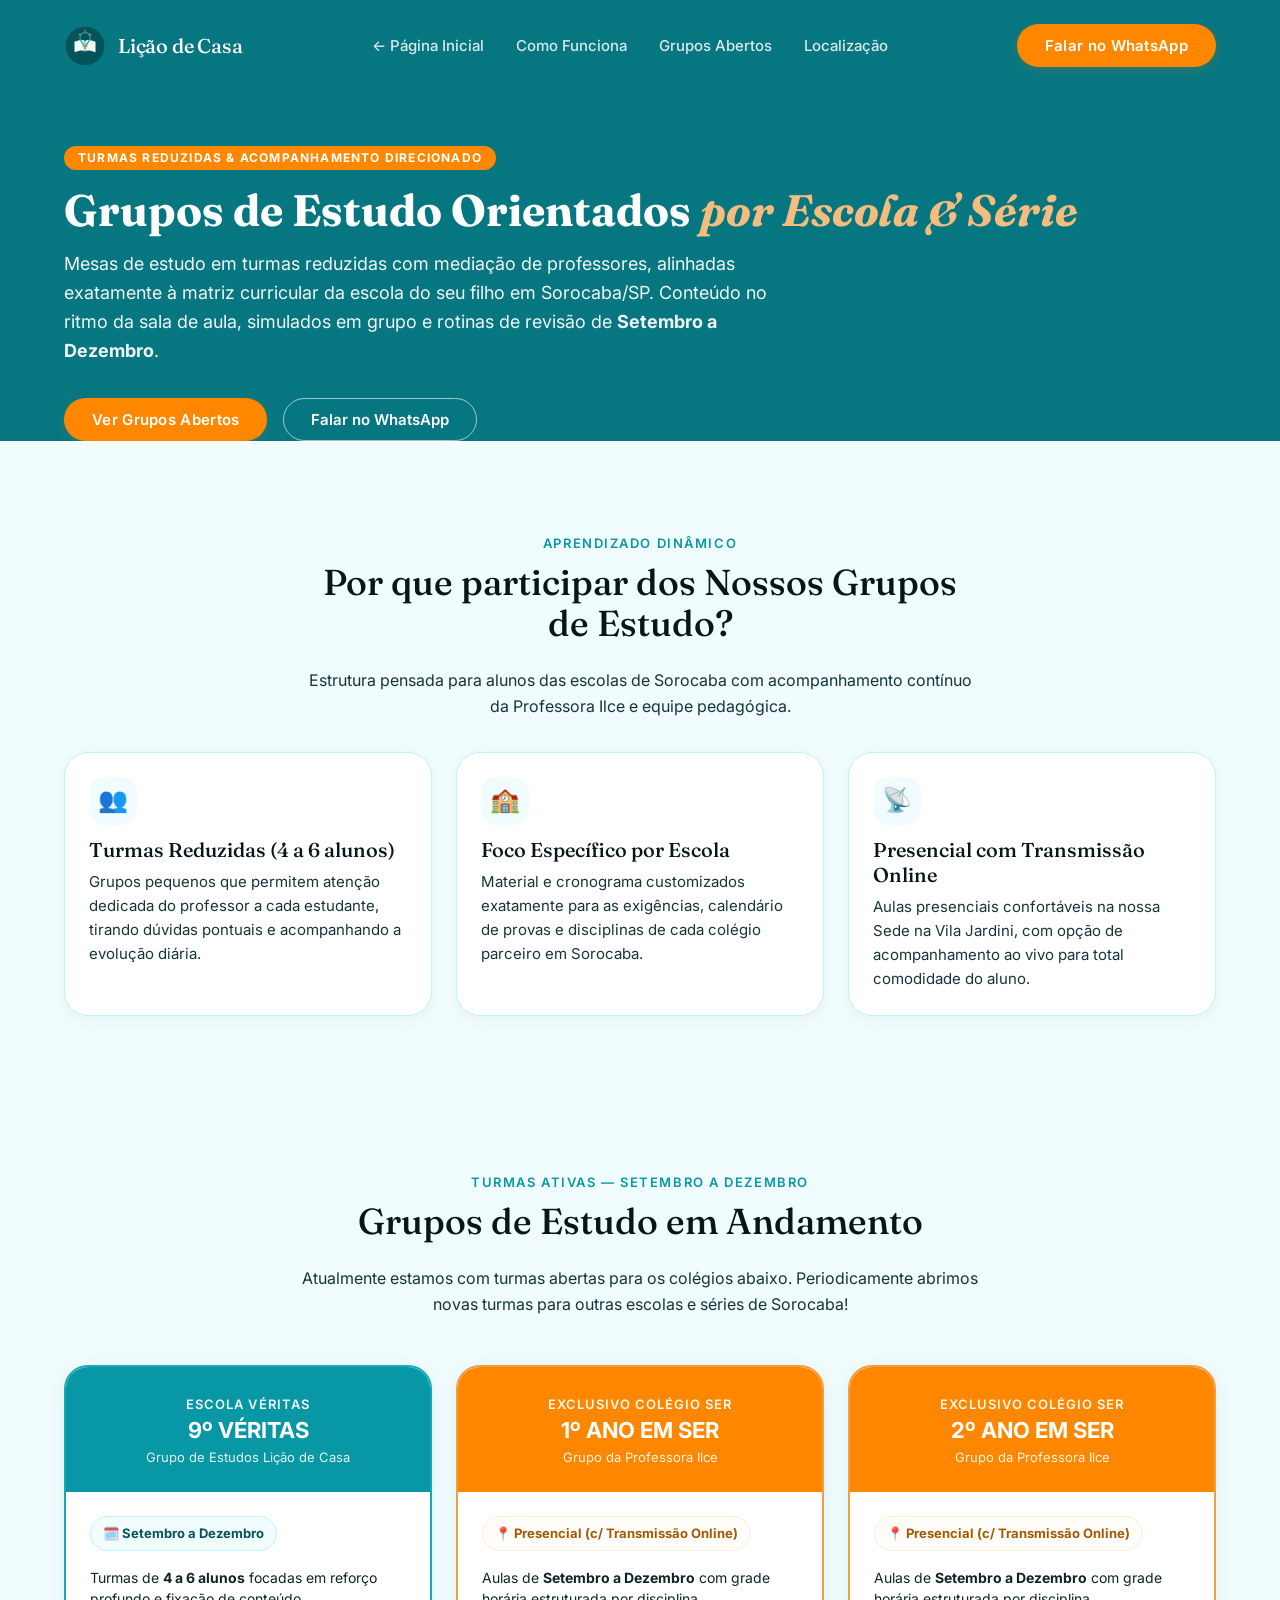
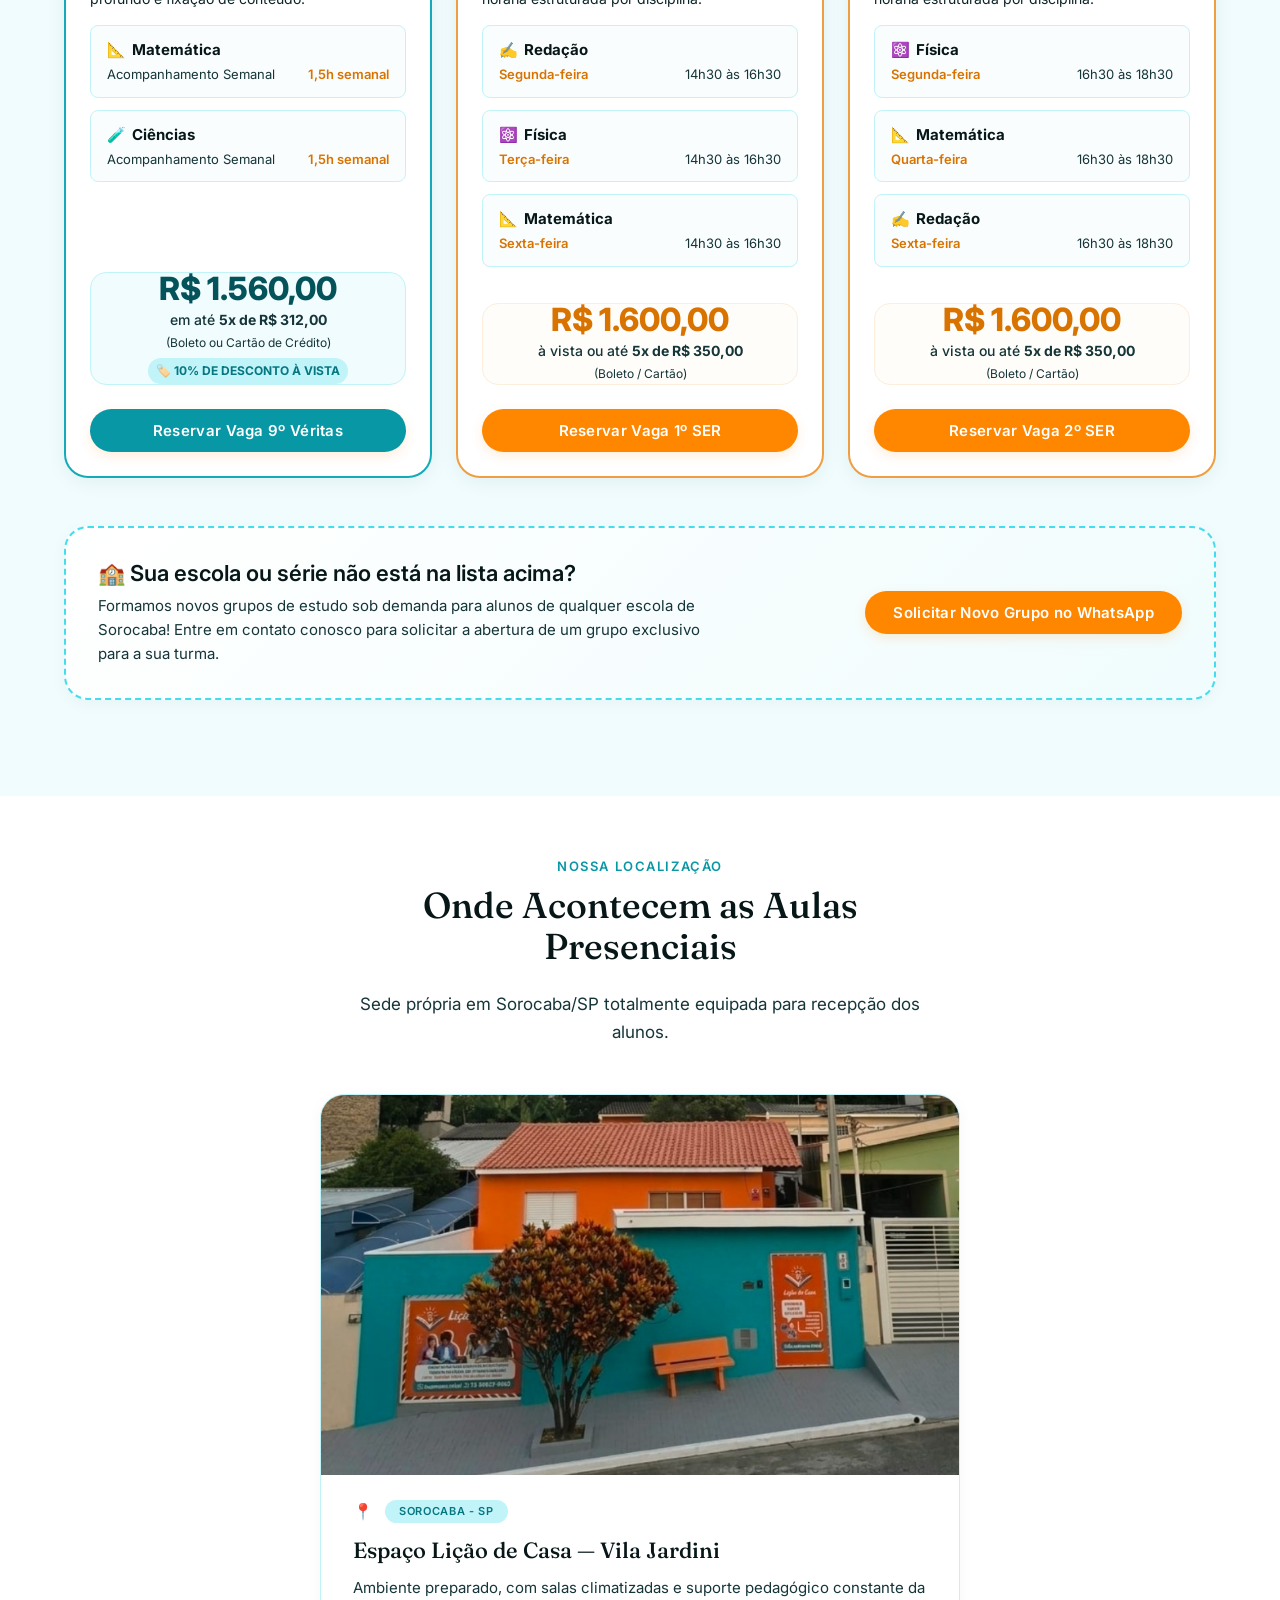
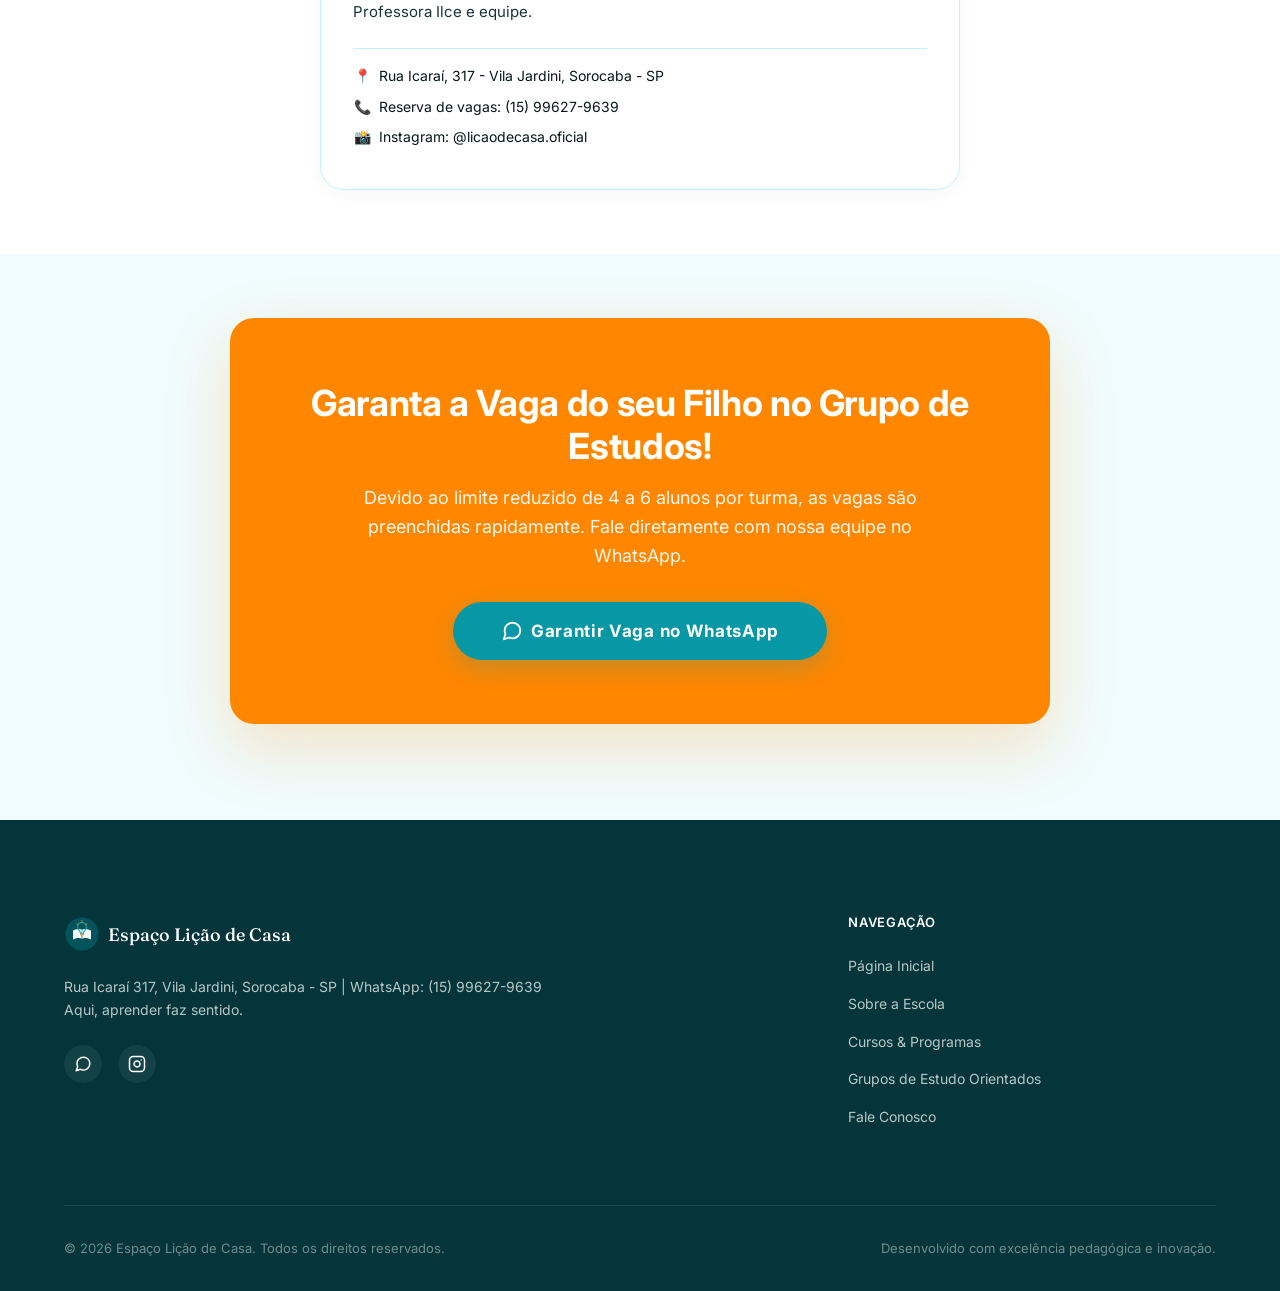
==== commit 77a565f3: "feat: broaden study groups scope to all schools and add new group request banner" ====
--- a/grupos-de-estudo.html
+++ b/grupos-de-estudo.html
@@ -3,13 +3,13 @@
 <head>
   <meta charset="UTF-8">
   <meta name="viewport" content="width=device-width, initial-scale=1.0">
-  <title>Grupos de Estudo Orientados (SER & Véritas) — Espaço Lição de Casa</title>
-  <meta name="description" content="Grupos de estudos orientados pela Professora Ilce em turmas reduzidas para alunos do Colégio SER e Colégio Véritas em Sorocaba/SP. Reforço e acompanhamento em Matemática, Física, Ciências e Redação.">
+  <title>Grupos de Estudo Orientados por Escola & Série — Espaço Lição de Casa</title>
+  <meta name="description" content="Grupos de estudo orientados pela Professora Ilce em turmas reduzidas (4 a 6 alunos) para estudantes de Sorocaba/SP. Reforço e acompanhamento direcionado ao currículo e exames de cada colégio.">
   
   <!-- Open Graph -->
   <meta property="og:type" content="website">
-  <meta property="og:title" content="Grupos de Estudo Orientados (SER & Véritas) — Espaço Lição de Casa">
-  <meta property="og:description" content="Grupos de estudo em turmas reduzidas de 4 a 6 alunos para 9º Véritas, 1º e 2º Ano SER em Sorocaba. Aulas de Setembro a Dezembro.">
+  <meta property="og:title" content="Grupos de Estudo Orientados por Escola & Série — Espaço Lição de Casa">
+  <meta property="og:description" content="Grupos de estudo em turmas reduzidas com acompanhamento no ritmo da sua escola em Sorocaba. Turmas ativas de Setembro a Dezembro.">
   <meta property="og:image" content="assets/hero_collage_2.png">
 
   <!-- Favicon -->
@@ -214,6 +214,30 @@
       margin-top: var(--space-8);
     }
 
+    /* Banner para nova escola / solicitação */
+    .new-group-banner {
+      background: linear-gradient(135deg, var(--white) 0%, var(--teal-50) 100%);
+      border: 2px dashed var(--teal-300);
+      border-radius: var(--radius-lg);
+      padding: var(--space-8);
+      margin-top: var(--space-12);
+      display: flex;
+      align-items: center;
+      justify-content: space-between;
+      gap: var(--space-6);
+      box-shadow: 0 4px 16px rgba(3, 53, 58, 0.04);
+    }
+    .new-group-banner__content h3 {
+      font: 600 22px var(--font-body);
+      color: var(--ink-900);
+      margin-bottom: var(--space-2);
+    }
+    .new-group-banner__content p {
+      color: var(--ink-500);
+      font-size: 15px;
+      max-width: 620px;
+    }
+
     @media (max-width: 1024px) {
       .grupos-grid {
         grid-template-columns: 1fr;
@@ -224,6 +248,13 @@
       .highlights-grid {
         grid-template-columns: 1fr;
       }
+      .new-group-banner {
+        flex-direction: column;
+        text-align: center;
+      }
+      .new-group-banner__content p {
+        max-width: 100%;
+      }
     }
 
     @media (max-width: 768px) {
@@ -253,14 +284,14 @@
           <li><a href="#unidades" class="nav-link">Localização</a></li>
         </ul>
         <div class="header__cta-mobile">
-          <a href="https://wa.me/5515996279639?text=Olá!%20Gostaria%20de%20mais%20informações%20sobre%20os%20Grupos%20de%20Estudo%20(SER%20e%20Véritas)." target="_blank" rel="noopener noreferrer" class="btn-primary">
+          <a href="https://wa.me/5515996279639?text=Olá!%20Gostaria%20de%20mais%20informações%20sobre%20os%20Grupos%20de%20Estudo." target="_blank" rel="noopener noreferrer" class="btn-primary">
             Falar no WhatsApp
           </a>
         </div>
       </nav>
 
       <div class="header__actions">
-        <a href="https://wa.me/5515996279639?text=Olá!%20Gostaria%20de%20mais%20informações%20sobre%20os%20Grupos%20de%20Estudo%20(SER%20e%20Véritas)." target="_blank" rel="noopener noreferrer" class="btn-primary header__cta">
+        <a href="https://wa.me/5515996279639?text=Olá!%20Gostaria%20de%20mais%20informações%20sobre%20os%20Grupos%20de%20Estudo." target="_blank" rel="noopener noreferrer" class="btn-primary header__cta">
           Falar no WhatsApp
         </a>
         <button class="header__toggle" id="menu-toggle" aria-label="Abrir menu de navegação" aria-expanded="false">
@@ -277,14 +308,14 @@
     <section class="grupos-hero" id="inicio">
       <div class="container">
         <span class="grupos-hero__badge">TURMAS REDUZIDAS & ACOMPANHAMENTO DIRECIONADO</span>
-        <h1 class="grupos-hero__title">Grupos de Estudo Orientados — <em>SER</em> & <em>Véritas</em></h1>
+        <h1 class="grupos-hero__title">Grupos de Estudo Orientados <em>por Escola & Série</em></h1>
         <p class="grupos-hero__subtitle">
-          Grupos exclusivos para alunos do <strong>9º Ano Véritas</strong> e do <strong>1º e 2º Anos SER</strong> em Sorocaba/SP. Mesas de estudo com mediação de professores, conteúdos no ritmo da sua escola, simulados em grupo e rotinas de revisão de <strong>Setembro a Dezembro</strong>.
+          Mesas de estudo em turmas reduzidas com mediação de professores, alinhadas exatamente à matriz curricular da escola do seu filho em Sorocaba/SP. Conteúdo no ritmo da sala de aula, simulados em grupo e rotinas de revisão de <strong>Setembro a Dezembro</strong>.
         </p>
         <div style="display: flex; gap: var(--space-4); flex-wrap: wrap;">
-          <a href="#turmas" class="btn-primary">Ver Grupos e Horários</a>
-          <a href="https://wa.me/5515996279639?text=Olá!%20Gostaria%20de%20reservar%20uma%20vaga%20nos%20Grupos%20de%20Estudo." target="_blank" rel="noopener noreferrer" class="btn-secondary">
-            Reservar Vaga no WhatsApp
+          <a href="#turmas" class="btn-primary">Ver Grupos Abertos</a>
+          <a href="https://wa.me/5515996279639?text=Olá!%20Gostaria%20de%20informações%20sobre%20abertura%20de%20Grupos%20de%20Estudo." target="_blank" rel="noopener noreferrer" class="btn-secondary">
+            Falar no WhatsApp
           </a>
         </div>
       </div>
@@ -296,7 +327,7 @@
         <div class="servicos__header" style="margin-bottom: var(--space-8);">
           <span class="section-eyebrow">Aprendizado Dinâmico</span>
           <h2 class="section-title">Por que participar dos Nossos Grupos de Estudo?</h2>
-          <p style="color: var(--ink-500); font-size: 16px;">Estrutura pensada para alunos das escolas de Sorocaba com acompanhamento contínuo da Professora Ilce.</p>
+          <p style="color: var(--ink-500); font-size: 16px;">Estrutura pensada para alunos das escolas de Sorocaba com acompanhamento contínuo da Professora Ilce e equipe pedagógica.</p>
         </div>
 
         <div class="highlights-grid">
@@ -312,8 +343,8 @@
             <div class="card__icon-wrapper">
               <span style="font-size: 24px;">🏫</span>
             </div>
-            <h3 class="card__title">Conteúdo Alinhado à Escola</h3>
-            <p class="card__desc">Material e cronograma customizados exatamente para as exigências, provas e disciplinas dos colégios <strong>SER</strong> e <strong>Véritas</strong> em Sorocaba.</p>
+            <h3 class="card__title">Foco Específico por Escola</h3>
+            <p class="card__desc">Material e cronograma customizados exatamente para as exigências, calendário de provas e disciplinas de cada colégio parceiro em Sorocaba.</p>
           </article>
 
           <article class="card card--val-prop">
@@ -331,9 +362,9 @@
     <section class="servicos reveal" id="turmas" style="background-color: var(--teal-50); padding-top: var(--space-16); padding-bottom: var(--space-24);">
       <div class="container">
         <div class="servicos__header">
-          <span class="section-eyebrow">Aulas de Setembro a Dezembro</span>
-          <h2 class="section-title">Confira as Turmas Disponíveis</h2>
-          <p style="color: var(--ink-500); font-size: 16px;">Vagas limitadas por grupo para garantir máxima eficiência no aprendizado.</p>
+          <span class="section-eyebrow">Turmas Ativas — Setembro a Dezembro</span>
+          <h2 class="section-title">Grupos de Estudo em Andamento</h2>
+          <p style="color: var(--ink-500); font-size: 16px;">Atualmente estamos com turmas abertas para os colégios abaixo. Periodicamente abrimos novas turmas para outras escolas e séries de Sorocaba!</p>
         </div>
 
         <div class="grupos-grid">
@@ -504,6 +535,17 @@
             </div>
           </article>
 
+        </div>
+
+        <!-- BANNER DE SOLICITAÇÃO DE NOVOS GRUPOS -->
+        <div class="new-group-banner">
+          <div class="new-group-banner__content">
+            <h3>🏫 Sua escola ou série não está na lista acima?</h3>
+            <p>Formamos novos grupos de estudo sob demanda para alunos de qualquer escola de Sorocaba! Entre em contato conosco para solicitar a abertura de um grupo exclusivo para a sua turma.</p>
+          </div>
+          <a href="https://wa.me/5515996279639?text=Olá!%20Gostaria%20de%20solicitar%20a%20abertura%20de%20um%20novo%20Grupo%20de%20Estudos%20para%20minha%20escola." target="_blank" rel="noopener noreferrer" class="btn-primary" style="white-space: nowrap; flex-shrink: 0;">
+            Solicitar Novo Grupo no WhatsApp
+          </a>
         </div>
       </div>
     </section>
@@ -555,7 +597,7 @@
           <h2 class="cta-box__title">Garanta a Vaga do seu Filho no Grupo de Estudos!</h2>
           <p class="cta-box__desc">Devido ao limite reduzido de 4 a 6 alunos por turma, as vagas são preenchidas rapidamente. Fale diretamente com nossa equipe no WhatsApp.</p>
           <div class="cta-box__ctas">
-            <a href="https://wa.me/5515996279639?text=Olá!%20Quero%20garantir%20uma%20vaga%20nos%20Grupos%20de%20Estudo%20(SER%20/%20Véritas)." target="_blank" rel="noopener noreferrer" class="btn-checkout">
+            <a href="https://wa.me/5515996279639?text=Olá!%20Quero%20garantir%20uma%20vaga%20nos%20Grupos%20de%20Estudo." target="_blank" rel="noopener noreferrer" class="btn-checkout">
               <svg width="22" height="22" viewBox="0 0 24 24" fill="none" stroke="currentColor" stroke-width="2" stroke-linecap="round" stroke-linejoin="round" style="margin-right: 8px;">
                 <path d="M21 11.5a8.38 8.38 0 0 1-.9 3.8 8.5 8.5 0 0 1-7.6 4.7 8.38 8.38 0 0 1-3.8-.9L3 21l1.9-5.7a8.38 8.38 0 0 1-.9-3.8 8.5 8.5 0 0 1 4.7-7.6 8.38 8.38 0 0 1 3.8-.9h.5a8.48 8.48 0 0 1 8 8v.5z"/>
               </svg>
@@ -595,7 +637,7 @@
             <li><a href="index.html#inicio">Página Inicial</a></li>
             <li><a href="index.html#sobre">Sobre a Escola</a></li>
             <li><a href="index.html#servicos">Cursos & Programas</a></li>
-            <li><a href="#turmas">Grupos de Estudo SER & Véritas</a></li>
+            <li><a href="#turmas">Grupos de Estudo Orientados</a></li>
             <li><a href="index.html#contato">Fale Conosco</a></li>
           </ul>
         </div>
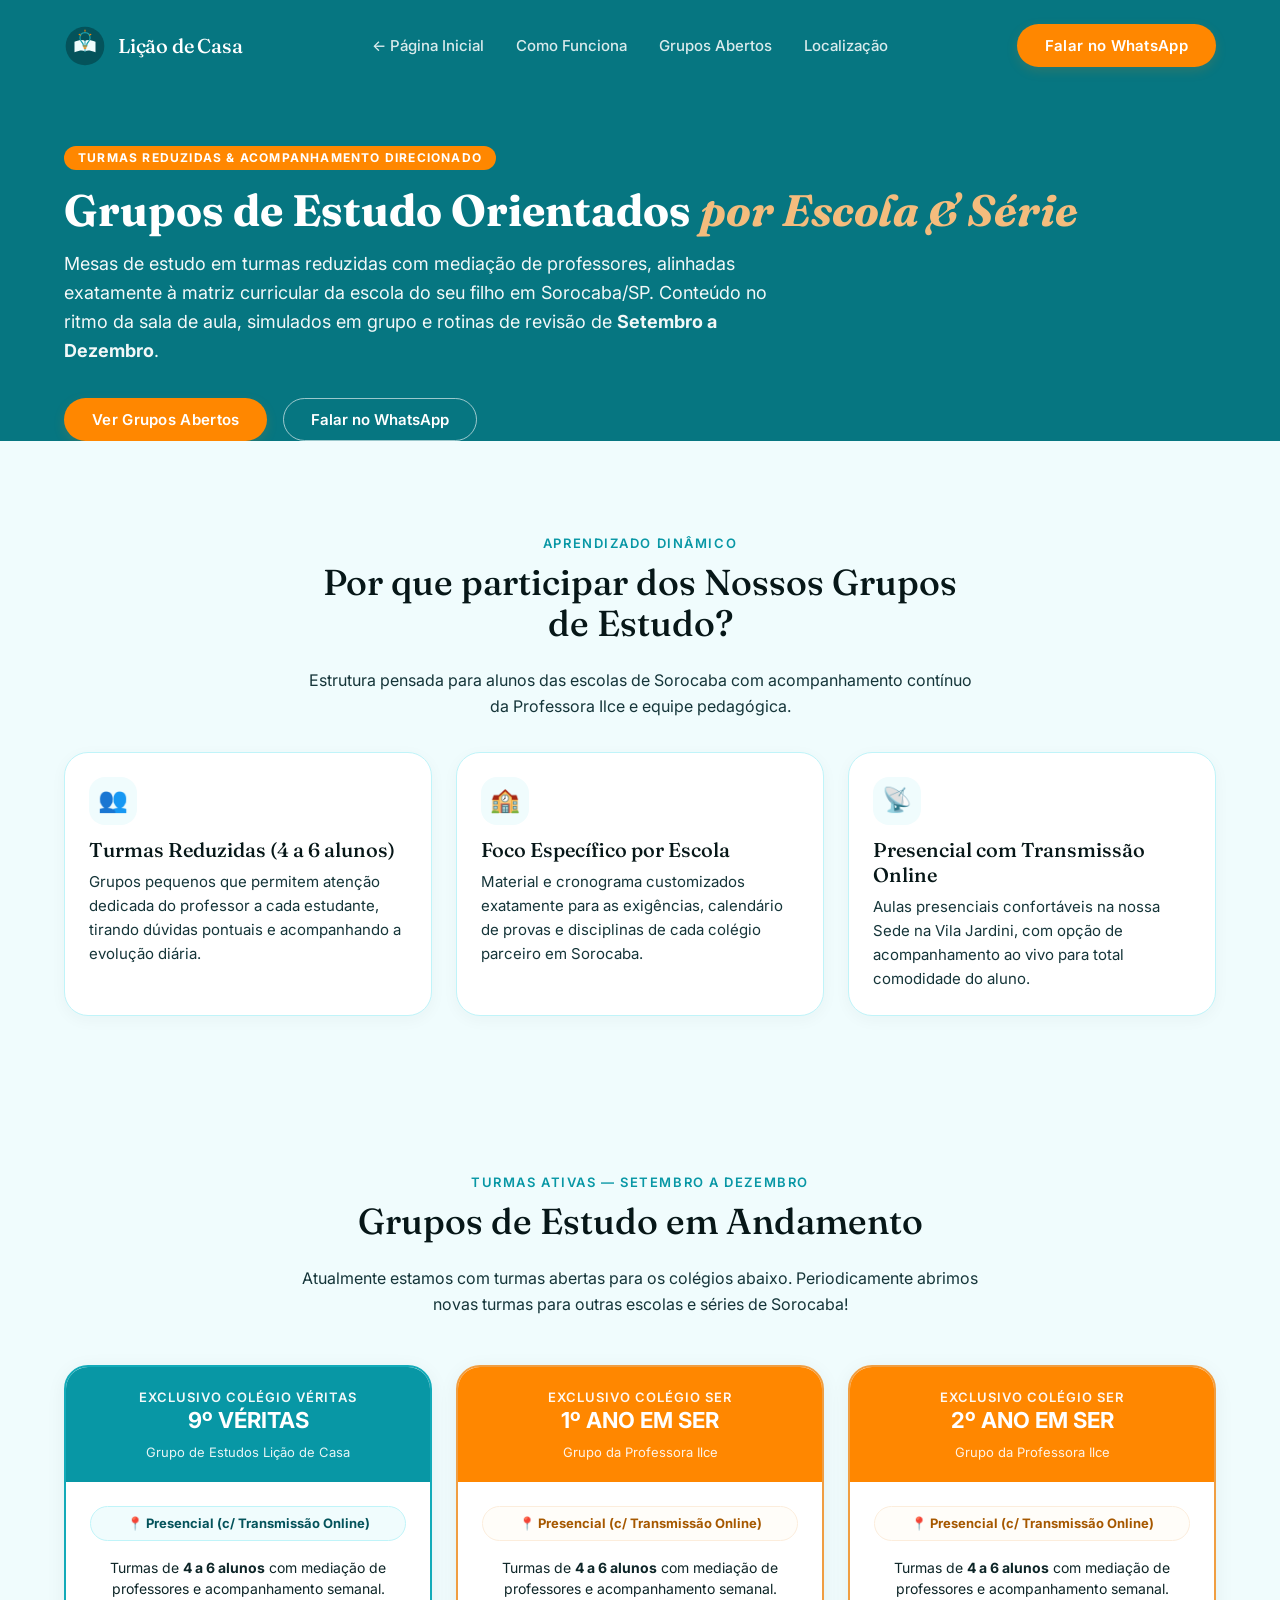
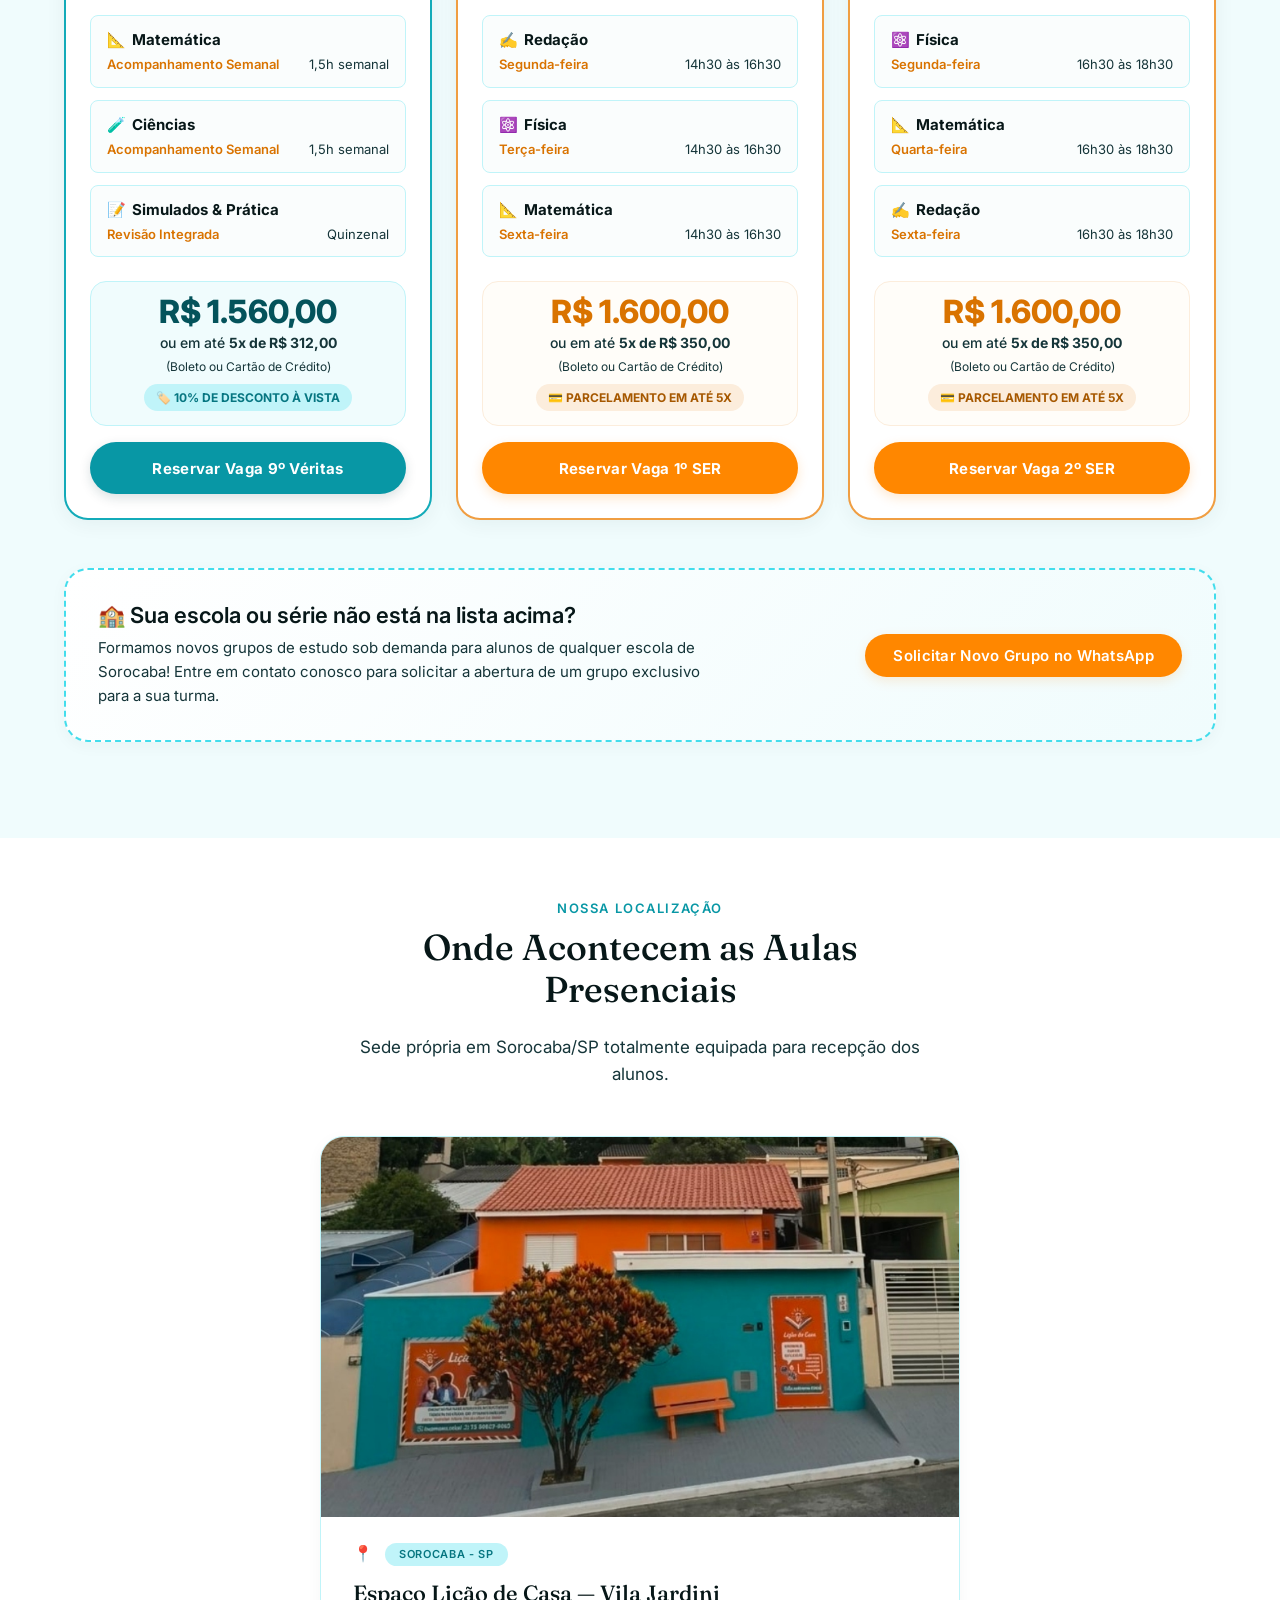
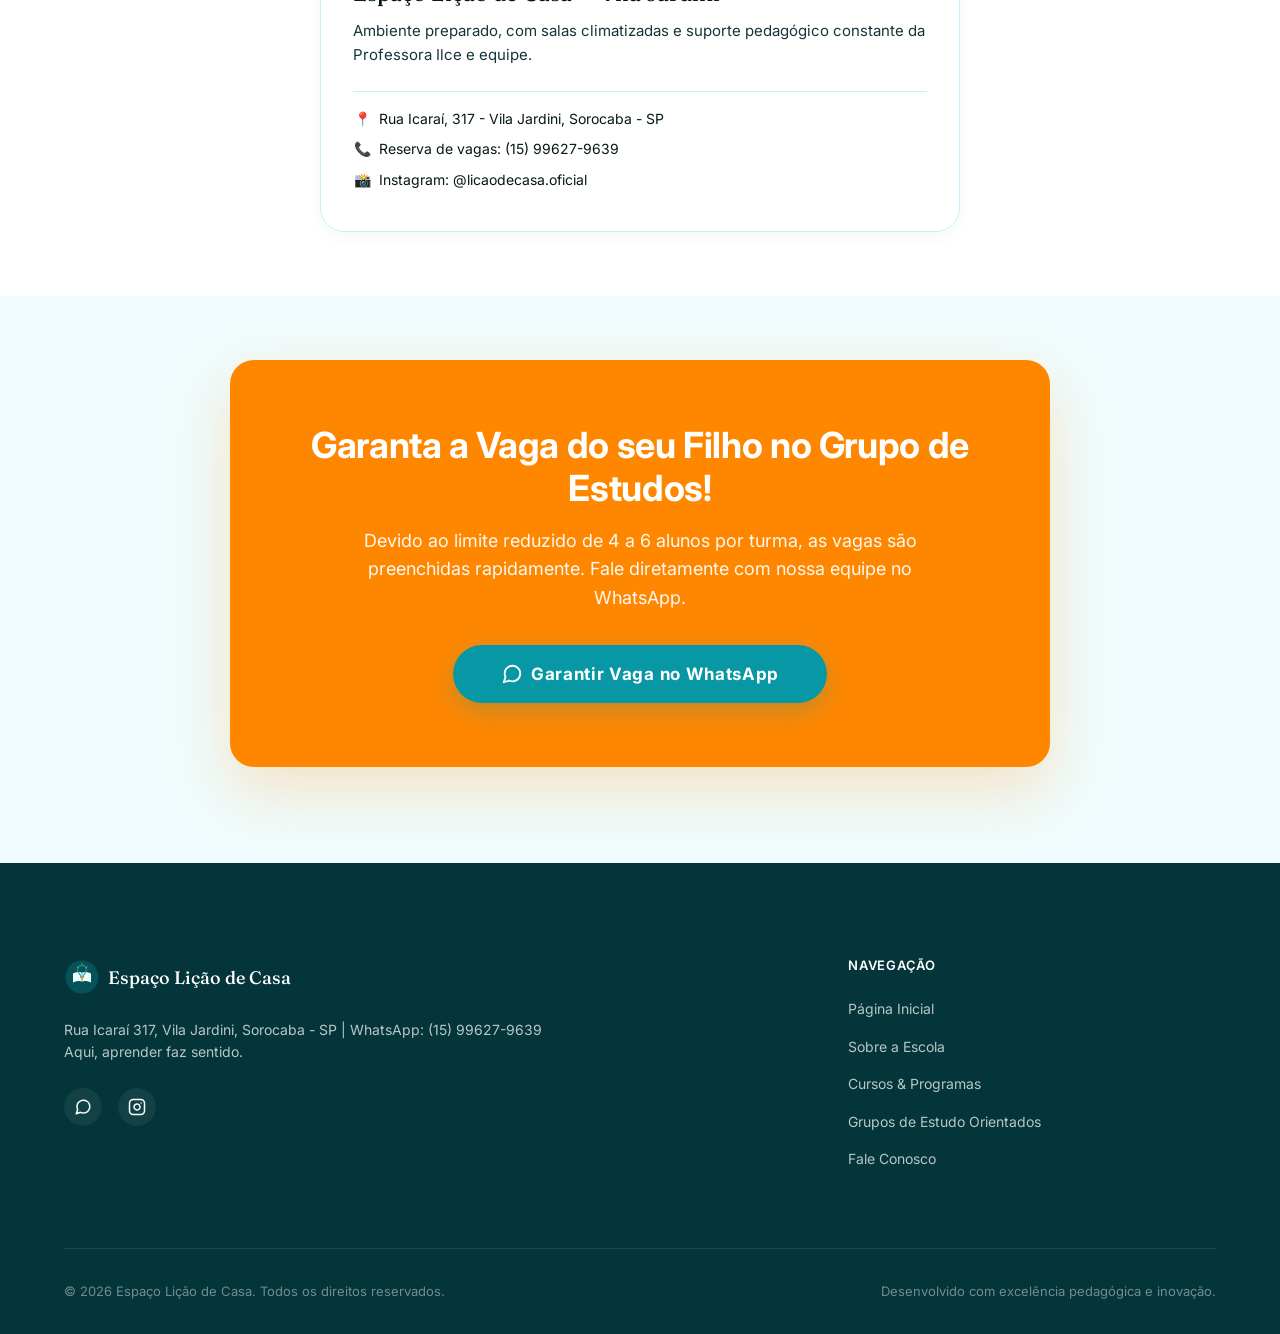
==== commit c2ad3176: "style: improve study group cards layout and visual symmetry" ====
--- a/grupos-de-estudo.html
+++ b/grupos-de-estudo.html
@@ -58,12 +58,13 @@
       margin-bottom: var(--space-8);
     }
 
-    /* Grid dos Grupos de Estudo */
+    /* Grid dos Grupos de Estudo - Simetria Perfeita */
     .grupos-grid {
       display: grid;
       grid-template-columns: repeat(3, 1fr);
       gap: var(--space-6);
       margin-top: var(--space-8);
+      align-items: stretch;
     }
 
     .grupo-card {
@@ -74,6 +75,7 @@
       box-shadow: 0 4px 20px rgba(3, 53, 58, 0.06);
       display: flex;
       flex-direction: column;
+      height: 100%;
       transition: transform 300ms var(--ease-out-expo), box-shadow 300ms ease;
       position: relative;
     }
@@ -92,6 +94,13 @@
       padding: var(--space-6);
       color: var(--white);
       text-align: center;
+      min-height: 115px;
+      height: 115px;
+      display: flex;
+      flex-direction: column;
+      justify-content: center;
+      align-items: center;
+      box-sizing: border-box;
     }
     .grupo-card__header--ser {
       background-color: var(--orange-500);
@@ -115,27 +124,41 @@
       padding: var(--space-6);
       display: flex;
       flex-direction: column;
-      flex-grow: 1;
+      flex: 1;
     }
 
     .grupo-card__period {
       display: inline-flex;
       align-items: center;
+      justify-content: center;
       gap: 6px;
       background: var(--teal-50);
       color: var(--teal-800);
       font-size: 13px;
       font-weight: 700;
-      padding: 6px 12px;
+      padding: 6px 14px;
       border-radius: var(--radius-pill);
       margin-bottom: var(--space-4);
       align-self: flex-start;
       border: 1px solid var(--teal-100);
+      width: 100%;
+      text-align: center;
+      box-sizing: border-box;
+    }
+
+    .grupo-card__desc-text {
+      font-size: 14px;
+      color: var(--ink-700);
+      margin-bottom: var(--space-4);
+      line-height: 1.5;
+      min-height: 42px;
+      text-align: center;
     }
 
     .schedule-list {
       list-style: none;
       margin-bottom: var(--space-6);
+      flex: 1;
     }
     .schedule-item {
       background: #FAFDFD;
@@ -143,6 +166,9 @@
       border-radius: var(--radius-sm);
       padding: var(--space-3) var(--space-4);
       margin-bottom: var(--space-3);
+    }
+    .schedule-item:last-child {
+      margin-bottom: 0;
     }
     .schedule-item__materia {
       font-weight: 700;
@@ -164,14 +190,27 @@
       color: var(--orange-600);
     }
 
+    .grupo-card__footer {
+      margin-top: auto;
+      display: flex;
+      flex-direction: column;
+      gap: var(--space-4);
+    }
+
     .grupo-card__price-box {
       background: var(--teal-50);
       border-radius: var(--radius-md);
-      padding: var(--space-5);
+      padding: var(--space-4) var(--space-5);
       text-align: center;
-      margin-top: auto;
-      margin-bottom: var(--space-6);
       border: 1px solid var(--teal-100);
+      height: 145px;
+      min-height: 145px;
+      max-height: 145px;
+      display: flex;
+      flex-direction: column;
+      justify-content: center;
+      align-items: center;
+      box-sizing: border-box;
     }
     .grupo-card--ser .grupo-card__price-box {
       background: #FFFDF9;
@@ -191,20 +230,41 @@
       font-weight: 500;
     }
     .grupo-card__discount {
-      display: inline-block;
-      margin-top: 6px;
+      display: inline-flex;
+      align-items: center;
+      justify-content: center;
+      margin-top: 8px;
       font-size: 12px;
       font-weight: 700;
       color: var(--teal-700);
       background: var(--teal-100);
-      padding: 3px 8px;
+      padding: 4px 12px;
       border-radius: var(--radius-pill);
+      white-space: nowrap;
+    }
+    .grupo-card__discount--orange {
+      color: var(--orange-700);
+      background: var(--orange-200);
     }
 
     .grupo-card__btn {
-      width: 100%;
-      text-align: center;
-      justify-content: center;
+      width: 100% !important;
+      height: 52px !important;
+      min-height: 52px !important;
+      max-height: 52px !important;
+      display: inline-flex !important;
+      align-items: center !important;
+      justify-content: center !important;
+      text-align: center !important;
+      font: 700 15px/1 var(--font-body) !important;
+      border-radius: var(--radius-pill) !important;
+      box-sizing: border-box !important;
+      padding: 0 var(--space-4) !important;
+      margin: 0 !important;
+      box-shadow: 0 4px 12px rgba(3, 53, 58, 0.15) !important;
+    }
+    .grupo-card__btn--ser {
+      box-shadow: 0 4px 12px rgba(255, 135, 0, 0.2) !important;
     }
 
     .highlights-grid {
@@ -212,6 +272,7 @@
       grid-template-columns: repeat(3, 1fr);
       gap: var(--space-6);
       margin-top: var(--space-8);
+      align-items: stretch;
     }
 
     /* Banner para nova escola / solicitação */
@@ -372,17 +433,17 @@
           <!-- Card 1: 9º Ano Véritas -->
           <article class="grupo-card grupo-card--veritas">
             <div class="grupo-card__header grupo-card__header--veritas">
-              <span>Escola Véritas</span>
+              <span>Exclusivo Colégio Véritas</span>
               <h3>9º VÉRITAS</h3>
               <p style="font-size: 13px; opacity: 0.9; margin-top: 4px;">Grupo de Estudos Lição de Casa</p>
             </div>
             <div class="grupo-card__body">
               <div class="grupo-card__period">
-                <span>🗓️ Setembro a Dezembro</span>
+                <span>📍 Presencial (c/ Transmissão Online)</span>
               </div>
 
-              <p style="font-size: 14px; color: var(--ink-700); margin-bottom: var(--space-4); line-height: 1.5;">
-                Turmas de <strong>4 a 6 alunos</strong> focadas em reforço profundo e fixação de conteúdo.
+              <p class="grupo-card__desc-text">
+                Turmas de <strong>4 a 6 alunos</strong> com mediação de professores e acompanhamento semanal.
               </p>
 
               <ul class="schedule-list">
@@ -391,8 +452,8 @@
                     <span>📐</span> Matemática
                   </div>
                   <div class="schedule-item__horario">
-                    <span>Acompanhamento Semanal</span>
-                    <span class="schedule-item__dia">1,5h semanal</span>
+                    <span class="schedule-item__dia">Acompanhamento Semanal</span>
+                    <span>1,5h semanal</span>
                   </div>
                 </li>
                 <li class="schedule-item">
@@ -400,22 +461,33 @@
                     <span>🧪</span> Ciências
                   </div>
                   <div class="schedule-item__horario">
-                    <span>Acompanhamento Semanal</span>
-                    <span class="schedule-item__dia">1,5h semanal</span>
+                    <span class="schedule-item__dia">Acompanhamento Semanal</span>
+                    <span>1,5h semanal</span>
+                  </div>
+                </li>
+                <li class="schedule-item">
+                  <div class="schedule-item__materia">
+                    <span>📝</span> Simulados & Prática
+                  </div>
+                  <div class="schedule-item__horario">
+                    <span class="schedule-item__dia">Revisão Integrada</span>
+                    <span>Quinzenal</span>
                   </div>
                 </li>
               </ul>
 
-              <div class="grupo-card__price-box">
-                <div class="grupo-card__price-val">R$ 1.560,00</div>
-                <div class="grupo-card__price-sub">em até <strong>5x de R$ 312,00</strong></div>
-                <div style="font-size: 12px; color: var(--ink-500); margin-top: 2px;">(Boleto ou Cartão de Crédito)</div>
-                <span class="grupo-card__discount">🏷️ 10% DE DESCONTO À VISTA</span>
+              <div class="grupo-card__footer">
+                <div class="grupo-card__price-box">
+                  <div class="grupo-card__price-val">R$ 1.560,00</div>
+                  <div class="grupo-card__price-sub">ou em até <strong>5x de R$ 312,00</strong></div>
+                  <div style="font-size: 12px; color: var(--ink-500); margin-top: 2px;">(Boleto ou Cartão de Crédito)</div>
+                  <span class="grupo-card__discount">🏷️ 10% DE DESCONTO À VISTA</span>
+                </div>
+
+                <a href="https://wa.me/5515996279639?text=Olá!%20Quero%20reservar%20uma%20vaga%20no%20Grupo%20de%20Estudos%20do%209º%20Véritas." target="_blank" rel="noopener noreferrer" class="btn-primary grupo-card__btn" style="background-color: var(--teal-600);">
+                  Reservar Vaga 9º Véritas
+                </a>
               </div>
-
-              <a href="https://wa.me/5515996279639?text=Olá!%20Quero%20reservar%20uma%20vaga%20no%20Grupo%20de%20Estudos%20do%209º%20Véritas." target="_blank" rel="noopener noreferrer" class="btn-primary grupo-card__btn" style="background-color: var(--teal-600);">
-                Reservar Vaga 9º Véritas
-              </a>
             </div>
           </article>
 
@@ -431,8 +503,8 @@
                 <span>📍 Presencial (c/ Transmissão Online)</span>
               </div>
 
-              <p style="font-size: 14px; color: var(--ink-700); margin-bottom: var(--space-4); line-height: 1.5;">
-                Aulas de <strong>Setembro a Dezembro</strong> com grade horária estruturada por disciplina.
+              <p class="grupo-card__desc-text">
+                Turmas de <strong>4 a 6 alunos</strong> com mediação de professores e acompanhamento semanal.
               </p>
 
               <ul class="schedule-list">
@@ -465,15 +537,18 @@
                 </li>
               </ul>
 
-              <div class="grupo-card__price-box">
-                <div class="grupo-card__price-val">R$ 1.600,00</div>
-                <div class="grupo-card__price-sub">à vista ou até <strong>5x de R$ 350,00</strong></div>
-                <div style="font-size: 12px; color: var(--ink-500); margin-top: 2px;">(Boleto / Cartão)</div>
+              <div class="grupo-card__footer">
+                <div class="grupo-card__price-box">
+                  <div class="grupo-card__price-val">R$ 1.600,00</div>
+                  <div class="grupo-card__price-sub">ou em até <strong>5x de R$ 350,00</strong></div>
+                  <div style="font-size: 12px; color: var(--ink-500); margin-top: 2px;">(Boleto ou Cartão de Crédito)</div>
+                  <span class="grupo-card__discount grupo-card__discount--orange">💳 PARCELAMENTO EM ATÉ 5X</span>
+                </div>
+
+                <a href="https://wa.me/5515996279639?text=Olá!%20Quero%20reservar%20uma%20vaga%20no%20Grupo%20de%20Estudos%20do%201º%20Ano%20SER." target="_blank" rel="noopener noreferrer" class="btn-primary grupo-card__btn grupo-card__btn--ser" style="background-color: var(--orange-500);">
+                  Reservar Vaga 1º SER
+                </a>
               </div>
-
-              <a href="https://wa.me/5515996279639?text=Olá!%20Quero%20reservar%20uma%20vaga%20no%20Grupo%20de%20Estudos%20do%201º%20Ano%20SER." target="_blank" rel="noopener noreferrer" class="btn-primary grupo-card__btn" style="background-color: var(--orange-500);">
-                Reservar Vaga 1º SER
-              </a>
             </div>
           </article>
 
@@ -489,8 +564,8 @@
                 <span>📍 Presencial (c/ Transmissão Online)</span>
               </div>
 
-              <p style="font-size: 14px; color: var(--ink-700); margin-bottom: var(--space-4); line-height: 1.5;">
-                Aulas de <strong>Setembro a Dezembro</strong> com grade horária estruturada por disciplina.
+              <p class="grupo-card__desc-text">
+                Turmas de <strong>4 a 6 alunos</strong> com mediação de professores e acompanhamento semanal.
               </p>
 
               <ul class="schedule-list">
@@ -523,15 +598,18 @@
                 </li>
               </ul>
 
-              <div class="grupo-card__price-box">
-                <div class="grupo-card__price-val">R$ 1.600,00</div>
-                <div class="grupo-card__price-sub">à vista ou até <strong>5x de R$ 350,00</strong></div>
-                <div style="font-size: 12px; color: var(--ink-500); margin-top: 2px;">(Boleto / Cartão)</div>
+              <div class="grupo-card__footer">
+                <div class="grupo-card__price-box">
+                  <div class="grupo-card__price-val">R$ 1.600,00</div>
+                  <div class="grupo-card__price-sub">ou em até <strong>5x de R$ 350,00</strong></div>
+                  <div style="font-size: 12px; color: var(--ink-500); margin-top: 2px;">(Boleto ou Cartão de Crédito)</div>
+                  <span class="grupo-card__discount grupo-card__discount--orange">💳 PARCELAMENTO EM ATÉ 5X</span>
+                </div>
+
+                <a href="https://wa.me/5515996279639?text=Olá!%20Quero%20reservar%20uma%20vaga%20no%20Grupo%20de%20Estudos%20do%202º%20Ano%20SER." target="_blank" rel="noopener noreferrer" class="btn-primary grupo-card__btn grupo-card__btn--ser" style="background-color: var(--orange-500);">
+                  Reservar Vaga 2º SER
+                </a>
               </div>
-
-              <a href="https://wa.me/5515996279639?text=Olá!%20Quero%20reservar%20uma%20vaga%20no%20Grupo%20de%20Estudos%20do%202º%20Ano%20SER." target="_blank" rel="noopener noreferrer" class="btn-primary grupo-card__btn" style="background-color: var(--orange-500);">
-                Reservar Vaga 2º SER
-              </a>
             </div>
           </article>
 
@@ -652,4 +730,4 @@
 
   <script src="script.js"></script>
 </body>
-</html>
+</html>
